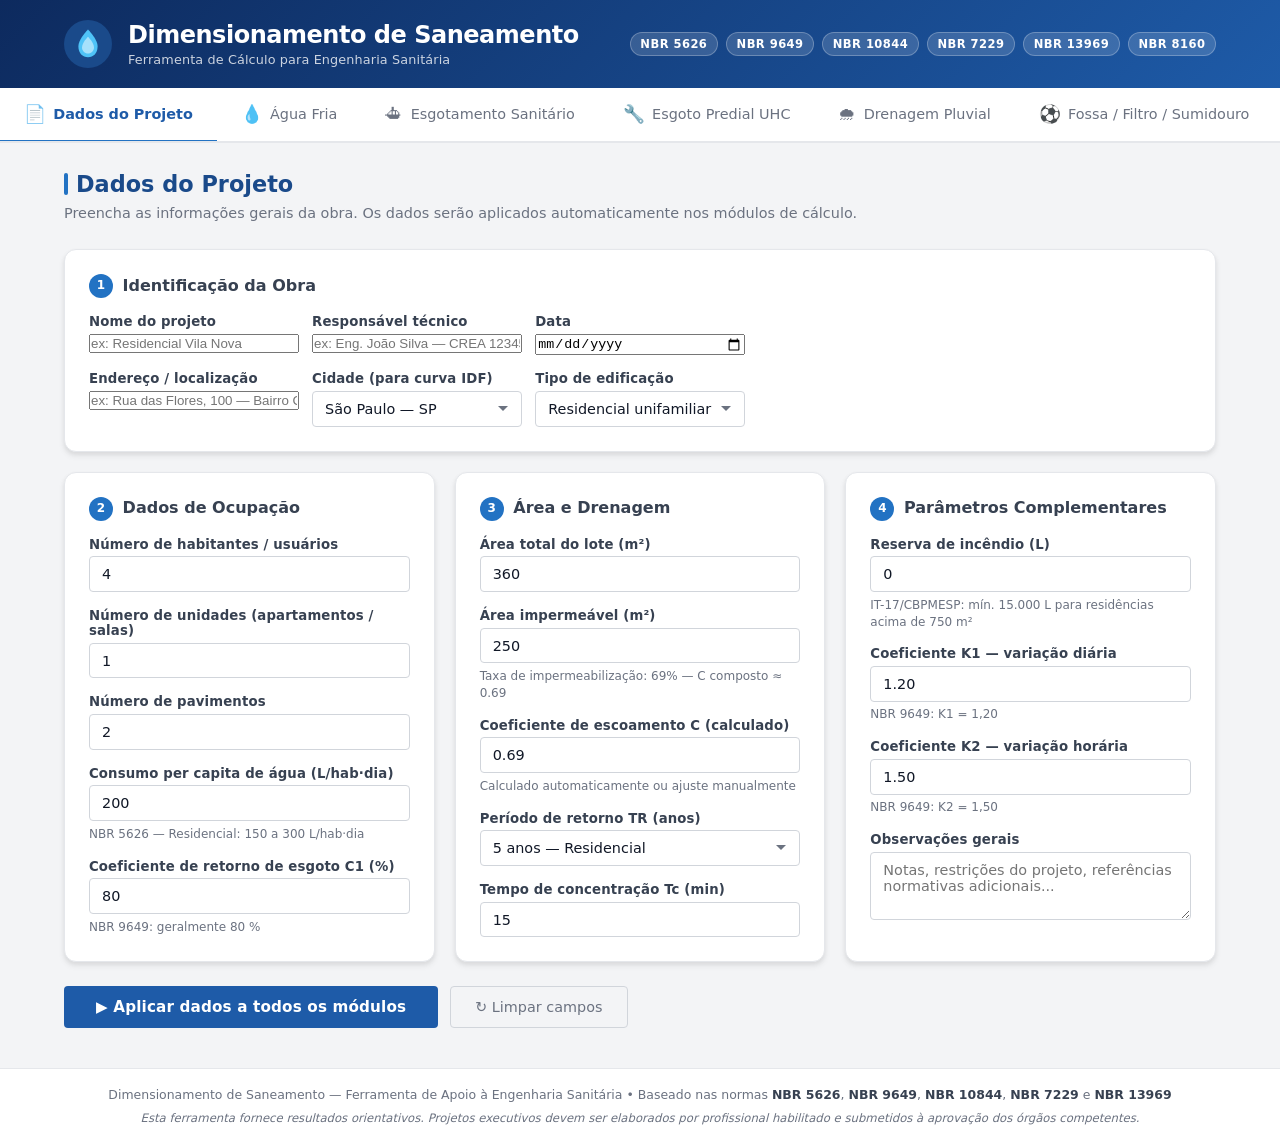
==== index.html @ d2577ea4 "Aprimorar sistema com tabelas normativas da apostila (NBR 7229/8160/13969) - Novo módulo Esgoto Pred" ====
<!DOCTYPE html>
<html lang="pt-BR">
<head>
  <meta charset="UTF-8" />
  <meta name="viewport" content="width=device-width, initial-scale=1.0, viewport-fit=cover" />
  <meta name="theme-color" content="#1a4a8a" />
  <meta name="mobile-web-app-capable" content="yes" />
  <meta name="apple-mobile-web-app-capable" content="yes" />
  <meta name="apple-mobile-web-app-status-bar-style" content="black-translucent" />
  <meta name="apple-mobile-web-app-title" content="Saneamento" />
  <meta name="description" content="Ferramenta de dimensionamento sanitário — NBR 5626, NBR 9649, NBR 10844" />
  <link rel="manifest" href="manifest.json" />
  <link rel="icon" href="icons/icon.svg" type="image/svg+xml" />
  <link rel="apple-touch-icon" href="icons/icon.svg" />
  <title>Dimensionamento de Saneamento</title>
  <link rel="stylesheet" href="css/style.css" />
</head>
<body>
  <!-- Header -->
  <header class="header">
    <div class="header-inner">
      <div class="logo-area">
        <svg class="logo-icon" viewBox="0 0 40 40" fill="none" xmlns="http://www.w3.org/2000/svg" aria-hidden="true">
          <circle cx="20" cy="20" r="20" fill="#1a4a8a"/>
          <path d="M20 8 C20 8 12 16 12 22 C12 27.5 15.5 31 20 31 C24.5 31 28 27.5 28 22 C28 16 20 8 20 8Z" fill="#4fc3f7"/>
          <path d="M20 14 C20 14 15 19 15 23 C15 25.8 17.2 28 20 28 C22.8 28 25 25.8 25 23 C25 19 20 14 20 14Z" fill="#fff" opacity="0.5"/>
        </svg>
        <div>
          <h1 class="site-title">Dimensionamento de Saneamento</h1>
          <p class="site-subtitle">Ferramenta de Cálculo para Engenharia Sanitária</p>
        </div>
      </div>
      <div class="header-badges">
        <span class="badge">NBR 5626</span>
        <span class="badge">NBR 9649</span>
        <span class="badge">NBR 10844</span>
        <span class="badge">NBR 7229</span>
        <span class="badge">NBR 13969</span>
        <span class="badge">NBR 8160</span>
      </div>
    </div>
  </header>

  <!-- Navigation Tabs -->
  <nav class="tab-nav" role="tablist" aria-label="Módulos de cálculo">
    <button class="tab-btn active" role="tab" aria-selected="true" aria-controls="panel-projeto" id="tab-projeto" onclick="switchTab('projeto')">
      <span class="tab-icon">&#128196;</span>
      Dados do Projeto
    </button>
    <button class="tab-btn" role="tab" aria-selected="false" aria-controls="panel-agua" id="tab-agua" onclick="switchTab('agua')">
      <span class="tab-icon">&#128167;</span>
      Água Fria
    </button>
    <button class="tab-btn" role="tab" aria-selected="false" aria-controls="panel-esgoto" id="tab-esgoto" onclick="switchTab('esgoto')">
      <span class="tab-icon">&#9972;</span>
      Esgotamento Sanitário
    </button>
    <button class="tab-btn" role="tab" aria-selected="false" aria-controls="panel-predial" id="tab-predial" onclick="switchTab('predial')">
      <span class="tab-icon">&#128295;</span>
      Esgoto Predial UHC
    </button>
    <button class="tab-btn" role="tab" aria-selected="false" aria-controls="panel-drenagem" id="tab-drenagem" onclick="switchTab('drenagem')">
      <span class="tab-icon">&#127783;</span>
      Drenagem Pluvial
    </button>
    <button class="tab-btn" role="tab" aria-selected="false" aria-controls="panel-fossa" id="tab-fossa" onclick="switchTab('fossa')">
      <span class="tab-icon">&#9917;</span>
      Fossa / Filtro / Sumidouro
    </button>
    <button class="tab-btn" role="tab" aria-selected="false" aria-controls="panel-memorial" id="tab-memorial" onclick="switchTab('memorial')">
      <span class="tab-icon">&#128196;</span>
      Memorial de Cálculo
    </button>
  </nav>

  <!-- Main Content -->
  <main class="main-content">

    <!-- ======================== DADOS DO PROJETO ======================== -->
    <section class="panel active" id="panel-projeto" role="tabpanel" aria-labelledby="tab-projeto">
      <div class="panel-header">
        <h2>Dados do Projeto</h2>
        <p class="panel-desc">Preencha as informações gerais da obra. Os dados serão aplicados automaticamente nos módulos de cálculo.</p>
      </div>

      <div id="projeto-resumo-banner" class="projeto-banner hidden"></div>

      <div class="projeto-grid">

        <!-- Identificação -->
        <div class="card card-full">
          <h3 class="card-title"><span class="card-number">1</span> Identificação da Obra</h3>
          <div class="form-row-3">
            <div class="form-group">
              <label for="proj-nome">Nome do projeto</label>
              <input type="text" id="proj-nome" placeholder="ex: Residencial Vila Nova" maxlength="80" />
            </div>
            <div class="form-group">
              <label for="proj-responsavel">Responsável técnico</label>
              <input type="text" id="proj-responsavel" placeholder="ex: Eng. João Silva — CREA 12345" maxlength="80" />
            </div>
            <div class="form-group">
              <label for="proj-data">Data</label>
              <input type="date" id="proj-data" />
            </div>
          </div>
          <div class="form-row-3">
            <div class="form-group">
              <label for="proj-endereco">Endereço / localização</label>
              <input type="text" id="proj-endereco" placeholder="ex: Rua das Flores, 100 — Bairro Centro" maxlength="120" />
            </div>
            <div class="form-group">
              <label for="proj-cidade-idf">Cidade (para curva IDF)</label>
              <select id="proj-cidade-idf">
                <option value="sao-paulo">São Paulo — SP</option>
                <option value="rio-de-janeiro">Rio de Janeiro — RJ</option>
                <option value="belo-horizonte">Belo Horizonte — MG</option>
                <option value="curitiba">Curitiba — PR</option>
                <option value="porto-alegre">Porto Alegre — RS</option>
                <option value="salvador">Salvador — BA</option>
                <option value="recife">Recife — PE</option>
                <optgroup label="Santa Catarina">
                  <option value="florianopolis">Florianópolis — SC</option>
                  <option value="joinville">Joinville — SC</option>
                  <option value="blumenau">Blumenau — SC</option>
                  <option value="chapeco">Chapecó — SC</option>
                  <option value="criciuma">Criciúma — SC</option>
                  <option value="itajai">Itajaí — SC</option>
                </optgroup>
              </select>
            </div>
            <div class="form-group">
              <label for="proj-tipo">Tipo de edificação</label>
              <select id="proj-tipo" onchange="atualizarPadroesTipo()">
                <option value="residencial-unifamiliar">Residencial unifamiliar</option>
                <option value="residencial-multifamiliar">Residencial multifamiliar</option>
                <option value="comercial">Comercial / escritórios</option>
                <option value="industrial">Industrial</option>
                <option value="hospitalar">Hospitalar / saúde</option>
                <option value="escolar">Escolar</option>
                <option value="hotel">Hotel / pousada</option>
              </select>
            </div>
          </div>
        </div>

        <!-- Ocupação -->
        <div class="card">
          <h3 class="card-title"><span class="card-number">2</span> Dados de Ocupação</h3>
          <div class="form-group">
            <label for="proj-habitantes">Número de habitantes / usuários</label>
            <input type="number" id="proj-habitantes" min="1" value="4" placeholder="ex: 4" />
          </div>
          <div class="form-group">
            <label for="proj-unidades">Número de unidades (apartamentos / salas)</label>
            <input type="number" id="proj-unidades" min="1" value="1" placeholder="ex: 1" />
          </div>
          <div class="form-group">
            <label for="proj-pavimentos">Número de pavimentos</label>
            <input type="number" id="proj-pavimentos" min="1" value="2" placeholder="ex: 2" />
          </div>
          <div class="form-group">
            <label for="proj-consumo-pc">Consumo per capita de água (L/hab·dia)</label>
            <input type="number" id="proj-consumo-pc" min="50" value="200" placeholder="ex: 200" />
            <small class="hint" id="proj-consumo-hint">NBR 5626 — Residencial: 150 a 300 L/hab·dia</small>
          </div>
          <div class="form-group">
            <label for="proj-coef-retorno">Coeficiente de retorno de esgoto C1 (%)</label>
            <input type="number" id="proj-coef-retorno" min="60" max="100" value="80" placeholder="ex: 80" />
            <small class="hint">NBR 9649: geralmente 80 %</small>
          </div>
        </div>

        <!-- Área e drenagem -->
        <div class="card">
          <h3 class="card-title"><span class="card-number">3</span> Área e Drenagem</h3>
          <div class="form-group">
            <label for="proj-area-total">Área total do lote (m²)</label>
            <input type="number" id="proj-area-total" min="1" value="360" placeholder="ex: 360" />
          </div>
          <div class="form-group">
            <label for="proj-area-impermeavel">Área impermeável (m²)</label>
            <input type="number" id="proj-area-impermeavel" min="0" value="250" placeholder="ex: 250" />
            <small class="hint" id="proj-imp-hint">Coberturas + pavimentos + calçadas</small>
          </div>
          <div class="form-group">
            <label for="proj-coef-c">Coeficiente de escoamento C (calculado)</label>
            <input type="number" id="proj-coef-c" step="0.01" min="0.1" max="1" value="0.70" placeholder="ex: 0.70" />
            <small class="hint">Calculado automaticamente ou ajuste manualmente</small>
          </div>
          <div class="form-group">
            <label for="proj-tr">Período de retorno TR (anos)</label>
            <select id="proj-tr">
              <option value="2">2 anos — Área rural</option>
              <option value="5" selected>5 anos — Residencial</option>
              <option value="10">10 anos — Comercial</option>
              <option value="25">25 anos — Industrial / hospitalar</option>
              <option value="50">50 anos — Obras especiais</option>
            </select>
          </div>
          <div class="form-group">
            <label for="proj-tc">Tempo de concentração Tc (min)</label>
            <input type="number" id="proj-tc" min="5" value="15" placeholder="ex: 15" />
          </div>
        </div>

        <!-- Reserva de incêndio e outros -->
        <div class="card">
          <h3 class="card-title"><span class="card-number">4</span> Parâmetros Complementares</h3>
          <div class="form-group">
            <label for="proj-reserva-incendio">Reserva de incêndio (L)</label>
            <input type="number" id="proj-reserva-incendio" min="0" value="0" placeholder="ex: 10000" />
            <small class="hint">IT-17/CBPMESP: mín. 15.000 L para residências acima de 750 m²</small>
          </div>
          <div class="form-group">
            <label for="proj-k1">Coeficiente K1 — variação diária</label>
            <input type="number" id="proj-k1" step="0.01" min="1" value="1.20" placeholder="ex: 1.20" />
            <small class="hint">NBR 9649: K1 = 1,20</small>
          </div>
          <div class="form-group">
            <label for="proj-k2">Coeficiente K2 — variação horária</label>
            <input type="number" id="proj-k2" step="0.01" min="1" value="1.50" placeholder="ex: 1.50" />
            <small class="hint">NBR 9649: K2 = 1,50</small>
          </div>
          <div class="form-group">
            <label for="proj-obs">Observações gerais</label>
            <textarea id="proj-obs" rows="3" placeholder="Notas, restrições do projeto, referências normativas adicionais..." style="width:100%;padding:0.55rem 0.75rem;border:1.5px solid var(--gray-300);border-radius:4px;font-family:inherit;font-size:0.9rem;resize:vertical;"></textarea>
          </div>
        </div>

      </div><!-- .projeto-grid -->

      <!-- Botão aplicar -->
      <div class="projeto-actions">
        <button class="btn-aplicar" onclick="aplicarDadosProjeto()">
          &#9654; Aplicar dados a todos os módulos
        </button>
        <button class="btn-limpar" onclick="limparDadosProjeto()">
          &#8635; Limpar campos
        </button>
      </div>

    </section><!-- #panel-projeto -->

    <!-- ======================== ÁGUA ======================== -->
    <section class="panel" id="panel-agua" role="tabpanel" aria-labelledby="tab-agua">
      <div class="panel-header">
        <h2>Abastecimento de Água — NBR 5626</h2>
        <p class="panel-desc">Cálculo de demanda, diâmetro de tubulação e perda de carga para sistemas de água fria.</p>
      </div>

      <div class="calc-grid">
        <!-- Demanda -->
        <div class="card">
          <h3 class="card-title">
            <span class="card-number">1</span>
            Cálculo da Demanda de Água
          </h3>
          <form id="form-demanda-agua" onsubmit="return false;">
            <div class="form-group">
              <label for="num-habitantes">Número de habitantes</label>
              <input type="number" id="num-habitantes" min="1" value="4" placeholder="ex: 4" />
            </div>
            <div class="form-group">
              <label for="consumo-per-capita">Consumo per capita (L/hab·dia)</label>
              <input type="number" id="consumo-per-capita" min="1" value="200" placeholder="ex: 200" />
              <small class="hint">Referência NBR 5626: residências 150–300 L/hab·dia</small>
            </div>
            <div class="form-group">
              <label for="reserva-incendio">Reserva de incêndio (L) <span class="optional">(opcional)</span></label>
              <input type="number" id="reserva-incendio" min="0" value="0" placeholder="ex: 10000" />
            </div>
            <button class="btn-calc" onclick="calcularDemandaAgua()">Calcular Demanda</button>
          </form>
          <div id="resultado-demanda-agua" class="resultado hidden"></div>
        </div>

        <!-- Diâmetro de tubulação -->
        <div class="card">
          <h3 class="card-title">
            <span class="card-number">2</span>
            Diâmetro da Tubulação (Q = V × A)
          </h3>
          <form id="form-diametro-agua" onsubmit="return false;">
            <div class="form-group">
              <label for="vazao-agua">Vazão de projeto Q (L/s)</label>
              <input type="number" id="vazao-agua" step="0.01" min="0.01" value="0.5" placeholder="ex: 0.5" />
            </div>
            <div class="form-group">
              <label for="velocidade-agua">Velocidade de escoamento V (m/s)</label>
              <input type="number" id="velocidade-agua" step="0.01" min="0.1" value="1.5" placeholder="ex: 1.5" />
              <small class="hint">NBR 5626: V entre 0,6 e 3,0 m/s</small>
            </div>
            <button class="btn-calc" onclick="calcularDiametroAgua()">Calcular Diâmetro</button>
          </form>
          <div id="resultado-diametro-agua" class="resultado hidden"></div>
        </div>

        <!-- Perda de carga Hazen-Williams -->
        <div class="card">
          <h3 class="card-title">
            <span class="card-number">3</span>
            Perda de Carga — Hazen-Williams
          </h3>
          <form id="form-hazen" onsubmit="return false;">
            <div class="form-group">
              <label for="hw-vazao">Vazão Q (L/s)</label>
              <input type="number" id="hw-vazao" step="0.01" min="0.01" value="0.5" placeholder="ex: 0.5" />
            </div>
            <div class="form-group">
              <label for="hw-diametro">Diâmetro interno D (mm)</label>
              <input type="number" id="hw-diametro" step="0.1" min="1" value="50" placeholder="ex: 50" />
            </div>
            <div class="form-group">
              <label for="hw-comprimento">Comprimento L (m)</label>
              <input type="number" id="hw-comprimento" step="0.1" min="0.1" value="10" placeholder="ex: 10" />
            </div>
            <div class="form-group">
              <label for="hw-c">Coeficiente C de Hazen-Williams</label>
              <select id="hw-c">
                <option value="150">150 — PVC (novo)</option>
                <option value="140">140 — PVC (usado) / Cobre</option>
                <option value="130" selected>130 — Ferro galvanizado (novo)</option>
                <option value="120">120 — Ferro galvanizado (usado)</option>
                <option value="100">100 — Ferro fundido</option>
                <option value="80">80 — Concreto</option>
              </select>
            </div>
            <button class="btn-calc" onclick="calcularHazenWilliams()">Calcular Perda de Carga</button>
          </form>
          <div id="resultado-hazen" class="resultado hidden"></div>
        </div>
      </div>
    </section>

    <!-- ======================== ESGOTO ======================== -->
    <section class="panel" id="panel-esgoto" role="tabpanel" aria-labelledby="tab-esgoto">
      <div class="panel-header">
        <h2>Esgotamento Sanitário — NBR 9649</h2>
        <p class="panel-desc">Cálculo da vazão de esgoto, diâmetro pelo método de Manning, declividade mínima e verificação de velocidades.</p>
      </div>

      <div class="calc-grid">
        <!-- Vazão de esgoto -->
        <div class="card">
          <h3 class="card-title">
            <span class="card-number">1</span>
            Vazão de Esgoto
          </h3>
          <form id="form-vazao-esgoto" onsubmit="return false;">
            <div class="form-group">
              <label for="esg-habitantes">Número de habitantes</label>
              <input type="number" id="esg-habitantes" min="1" value="100" placeholder="ex: 100" />
            </div>
            <div class="form-group">
              <label for="esg-consumo">Consumo per capita de água (L/hab·dia)</label>
              <input type="number" id="esg-consumo" min="1" value="200" placeholder="ex: 200" />
            </div>
            <div class="form-group">
              <label for="esg-coef-retorno">Coeficiente de retorno C1 (%)</label>
              <input type="number" id="esg-coef-retorno" min="1" max="100" value="80" placeholder="ex: 80" />
              <small class="hint">NBR 9649: geralmente 80% do consumo de água</small>
            </div>
            <div class="form-group">
              <label for="esg-k1">Coeficiente de variação diária K1</label>
              <input type="number" id="esg-k1" step="0.01" min="1" value="1.20" placeholder="ex: 1.20" />
              <small class="hint">K1 = 1,20 (NBR 9649)</small>
            </div>
            <div class="form-group">
              <label for="esg-k2">Coeficiente de variação horária K2</label>
              <input type="number" id="esg-k2" step="0.01" min="1" value="1.50" placeholder="ex: 1.50" />
              <small class="hint">K2 = 1,50 (NBR 9649)</small>
            </div>
            <button class="btn-calc" onclick="calcularVazaoEsgoto()">Calcular Vazão</button>
          </form>
          <div id="resultado-vazao-esgoto" class="resultado hidden"></div>
        </div>

        <!-- Manning -->
        <div class="card">
          <h3 class="card-title">
            <span class="card-number">2</span>
            Diâmetro — Fórmula de Manning
          </h3>
          <form id="form-manning" onsubmit="return false;">
            <div class="form-group">
              <label for="mn-vazao">Vazão de projeto Q (L/s)</label>
              <input type="number" id="mn-vazao" step="0.001" min="0.001" value="2.0" placeholder="ex: 2.0" />
            </div>
            <div class="form-group">
              <label for="mn-declividade">Declividade I (m/m)</label>
              <input type="number" id="mn-declividade" step="0.0001" min="0.0001" value="0.005" placeholder="ex: 0.005" />
              <small class="hint">Ex: 0,005 = 5 ‰</small>
            </div>
            <div class="form-group">
              <label for="mn-n">Coeficiente de rugosidade n de Manning</label>
              <select id="mn-n">
                <option value="0.009">0,009 — PVC liso</option>
                <option value="0.010" selected>0,010 — PVC corrugado / Concreto liso</option>
                <option value="0.013">0,013 — Concreto</option>
                <option value="0.015">0,015 — Manilha cerâmica</option>
                <option value="0.020">0,020 — Alvenaria</option>
              </select>
            </div>
            <div class="form-group">
              <label for="mn-lam-max">Lâmina máxima (fração do diâmetro)</label>
              <input type="number" id="mn-lam-max" step="0.01" min="0.1" max="1" value="0.75" placeholder="ex: 0.75" />
              <small class="hint">NBR 9649: máx. 75% do diâmetro (0,75D)</small>
            </div>
            <button class="btn-calc" onclick="calcularManning()">Calcular por Manning</button>
          </form>
          <div id="resultado-manning" class="resultado hidden"></div>
        </div>

        <!-- Declividade mínima -->
        <div class="card">
          <h3 class="card-title">
            <span class="card-number">3</span>
            Declividade Mínima e Verificação de Velocidades
          </h3>
          <form id="form-declividade" onsubmit="return false;">
            <div class="form-group">
              <label for="dc-diametro">Diâmetro nominal DN (mm)</label>
              <input type="number" id="dc-diametro" min="100" value="150" placeholder="ex: 150" />
            </div>
            <div class="form-group">
              <label for="dc-n">Coeficiente n de Manning</label>
              <input type="number" id="dc-n" step="0.001" min="0.001" value="0.013" placeholder="ex: 0.013" />
            </div>
            <div class="form-group">
              <label for="dc-vazao">Vazão de projeto Q (L/s)</label>
              <input type="number" id="dc-vazao" step="0.001" min="0.001" value="2.0" placeholder="ex: 2.0" />
            </div>
            <button class="btn-calc" onclick="calcularDeclividade()">Verificar Declividade e Velocidade</button>
          </form>
          <div id="resultado-declividade" class="resultado hidden"></div>
        </div>
      </div>
    </section>

    <!-- ======================== DRENAGEM ======================== -->
    <section class="panel" id="panel-drenagem" role="tabpanel" aria-labelledby="tab-drenagem">
      <div class="panel-header">
        <h2>Drenagem Pluvial — NBR 10844</h2>
        <p class="panel-desc">Cálculo pelo Método Racional, período de retorno e dimensionamento de tubulações pluviais.</p>
      </div>

      <div class="calc-grid">
        <!-- Método Racional -->
        <div class="card">
          <h3 class="card-title">
            <span class="card-number">1</span>
            Método Racional — Q = C × i × A / 360
          </h3>
          <form id="form-racional" onsubmit="return false;">
            <div class="form-group">
              <label for="rc-c">Coeficiente de escoamento superficial C</label>
              <select id="rc-c">
                <option value="0.95">0,95 — Coberturas metálicas / telhas</option>
                <option value="0.90" selected>0,90 — Pavimentos asfálticos / concreto</option>
                <option value="0.70">0,70 — Superfícies impermeabilizadas</option>
                <option value="0.50">0,50 — Jardins e gramados (solo argiloso)</option>
                <option value="0.35">0,35 — Jardins e gramados (solo arenoso)</option>
                <option value="0.20">0,20 — Florestas e áreas rurais</option>
              </select>
            </div>
            <div class="form-group">
              <label for="rc-i">Intensidade de chuva i (mm/h)</label>
              <input type="number" id="rc-i" step="0.1" min="0.1" value="100" placeholder="ex: 100" />
              <small class="hint">Obtido na curva IDF da região</small>
            </div>
            <div class="form-group">
              <label for="rc-a">Área de contribuição A (ha)</label>
              <input type="number" id="rc-a" step="0.001" min="0.001" value="0.5" placeholder="ex: 0.5" />
            </div>
            <button class="btn-calc" onclick="calcularMetodoRacional()">Calcular Vazão</button>
          </form>
          <div id="resultado-racional" class="resultado hidden"></div>
        </div>

        <!-- Período de Retorno -->
        <div class="card">
          <h3 class="card-title">
            <span class="card-number">2</span>
            Intensidade de Chuva pela Equação IDF
          </h3>
          <form id="form-idf" onsubmit="return false;">
            <div class="form-group">
              <label for="idf-cidade">Cidade de referência</label>
              <select id="idf-cidade" onchange="atualizarCoeficientesIDF()">
                <option value="sao-paulo">São Paulo — SP</option>
                <option value="rio-de-janeiro">Rio de Janeiro — RJ</option>
                <option value="belo-horizonte">Belo Horizonte — MG</option>
                <option value="curitiba">Curitiba — PR</option>
                <option value="porto-alegre">Porto Alegre — RS</option>
                <option value="salvador">Salvador — BA</option>
                <option value="recife">Recife — PE</option>
                <optgroup label="Santa Catarina">
                  <option value="florianopolis">Florianópolis — SC</option>
                  <option value="joinville">Joinville — SC</option>
                  <option value="blumenau">Blumenau — SC</option>
                  <option value="chapeco">Chapecó — SC</option>
                  <option value="criciuma">Criciúma — SC</option>
                  <option value="itajai">Itajaí — SC</option>
                </optgroup>
              </select>
            </div>
            <div class="form-group">
              <label for="idf-tr">Período de retorno TR (anos)</label>
              <select id="idf-tr">
                <option value="2">2 anos — Área rural</option>
                <option value="5" selected>5 anos — Área residencial</option>
                <option value="10">10 anos — Área comercial</option>
                <option value="25">25 anos — Área industrial / hospitalar</option>
                <option value="50">50 anos — Passagem inferior / túnel</option>
                <option value="100">100 anos — Obras especiais</option>
              </select>
            </div>
            <div class="form-group">
              <label for="idf-tc">Tempo de concentração Tc (min)</label>
              <input type="number" id="idf-tc" min="5" value="15" placeholder="ex: 15" />
              <small class="hint">Mínimo de 5 minutos (NBR 10844)</small>
            </div>
            <div class="form-group idf-coefs" id="idf-coefs-display">
              <label>Coeficientes IDF (K, a, b, c):</label>
              <div class="coefs-row">
                <span>K = <strong id="idf-k">1716.68</strong></span>
                <span>a = <strong id="idf-a">0.165</strong></span>
                <span>b = <strong id="idf-b">11</strong></span>
                <span>c = <strong id="idf-c">0.889</strong></span>
              </div>
            </div>
            <button class="btn-calc" onclick="calcularIntensidadeIDF()">Calcular Intensidade</button>
          </form>
          <div id="resultado-idf" class="resultado hidden"></div>
        </div>

        <!-- Dimensionamento da tubulação pluvial -->
        <div class="card">
          <h3 class="card-title">
            <span class="card-number">3</span>
            Dimensionamento de Tubulação Pluvial
          </h3>
          <form id="form-tubo-pluvial" onsubmit="return false;">
            <div class="form-group">
              <label for="tp-vazao">Vazão de projeto Q (L/s)</label>
              <input type="number" id="tp-vazao" step="0.01" min="0.01" value="50" placeholder="ex: 50" />
            </div>
            <div class="form-group">
              <label for="tp-declividade">Declividade I (m/m)</label>
              <input type="number" id="tp-declividade" step="0.0001" min="0.0001" value="0.005" placeholder="ex: 0.005" />
            </div>
            <div class="form-group">
              <label for="tp-n">Coeficiente n de Manning</label>
              <select id="tp-n">
                <option value="0.009">0,009 — PVC liso</option>
                <option value="0.013" selected>0,013 — Concreto liso</option>
                <option value="0.015">0,015 — Concreto rugoso</option>
              </select>
            </div>
            <button class="btn-calc" onclick="calcularTubulacaoPluvial()">Calcular Diâmetro</button>
          </form>
          <div id="resultado-tubo-pluvial" class="resultado hidden"></div>
        </div>
      </div>
    </section>

    <!-- ======================== ESGOTO PREDIAL UHC ======================== -->
    <section class="panel" id="panel-predial" role="tabpanel" aria-labelledby="tab-predial">
      <div class="panel-header">
        <h2>Esgoto Predial — Método UHC</h2>
        <p class="panel-desc">Dimensionamento de instalações prediais de esgoto pelo Método das Unidades Hunter de Contribuição — NBR 8160.</p>
      </div>

      <div class="calc-grid">
        <div class="card card-full">
          <h3 class="card-title">
            <span class="nbr-badge">NBR 8160</span>
            Construtor de Aparelhos Sanitários
          </h3>

          <!-- Adicionar aparelho -->
          <div class="predial-add-row">
            <div class="form-group" style="flex:2">
              <label for="predial-aparelho-sel">Aparelho sanitário</label>
              <select id="predial-aparelho-sel">
                <option value="">— selecione —</option>
              </select>
            </div>
            <div class="form-group" style="flex:0 0 120px">
              <label for="predial-qtd">Quantidade</label>
              <input type="number" id="predial-qtd" min="1" value="1" placeholder="1" />
            </div>
            <div class="form-group" style="flex:0 0 auto;align-self:flex-end">
              <button class="btn-calc" style="margin:0" onclick="adicionarAparelho()">+ Adicionar</button>
            </div>
          </div>

          <!-- Tabela de aparelhos -->
          <div class="predial-table-wrap">
            <table class="predial-table">
              <thead>
                <tr>
                  <th>Aparelho</th>
                  <th>Qtd</th>
                  <th>UHC unit.</th>
                  <th>UHC total</th>
                  <th>DN ramal</th>
                  <th></th>
                </tr>
              </thead>
              <tbody id="predial-aparelhos-tbody">
                <tr><td colspan="6" class="predial-empty">Nenhum aparelho adicionado. Use o formulário acima para adicionar.</td></tr>
              </tbody>
              <tfoot>
                <tr>
                  <td colspan="3"><strong>UHC Total Acumulado</strong></td>
                  <td colspan="3"><strong id="predial-uhc-total">0,0</strong> UHC</td>
                </tr>
              </tfoot>
            </table>
          </div>

          <div class="predial-params-row">
            <div class="form-group">
              <label for="predial-pav">Número de pavimentos</label>
              <input type="number" id="predial-pav" min="1" value="2" placeholder="ex: 2" />
              <small class="hint">Usado para dimensionar o tubo de queda (Tab. 4)</small>
            </div>
            <div class="form-group">
              <label for="predial-decliv">Declividade do coletor (%)</label>
              <select id="predial-decliv">
                <option value="0.5">0,5%</option>
                <option value="1.0" selected>1,0%</option>
                <option value="2.0">2,0%</option>
                <option value="4.0">4,0%</option>
              </select>
              <small class="hint">Usado para dimensionar o coletor predial (Tab. 3)</small>
            </div>
          </div>

          <div style="display:flex;gap:0.75rem;flex-wrap:wrap;margin-top:0.5rem">
            <button class="btn-calc" onclick="calcularPredial()">&#9654; Calcular dimensionamento</button>
            <button class="btn-limpar" onclick="limparAparelhosPredial()">&#8635; Limpar</button>
          </div>

          <details class="explicacao">
            <summary>&#9432; Tabelas de referência — NBR 8160</summary>
            <div class="explicacao-corpo">
              <p><strong>Tabela 1 — UHC por aparelho (seleção automática):</strong></p>
              <table class="ref-table">
                <tr><th>Aparelho</th><th>UHC</th><th>DN mín. ramal</th></tr>
                <tr><td>Bacia sanitária</td><td>6,0</td><td>100 mm</td></tr>
                <tr><td>Chuveiro residencial</td><td>2,0</td><td>40 mm</td></tr>
                <tr><td>Lavatório residencial</td><td>1,0</td><td>40 mm</td></tr>
                <tr><td>Pia de cozinha residencial</td><td>3,0</td><td>50 mm</td></tr>
                <tr><td>Tanque de lavar roupas</td><td>3,0</td><td>40 mm</td></tr>
                <tr><td>Máquina de lavar roupas</td><td>3,0</td><td>50 mm</td></tr>
              </table>
              <p><strong>Tabela 5 — Ramais de esgoto:</strong> DN40→3 UHC; DN50→6; DN75→20; DN100→160.</p>
              <p><strong>Tabela 4 — Tubos de queda:</strong> DN100→240 UHC (≤3 pav), 500 (>3 pav). DN mín. 100 com vaso sanitário.</p>
              <p><strong>Tabela 3 — Coletores prediais:</strong> para i=1,0%: DN100→180 UHC; DN150→700; DN200→1600.</p>
              <p><strong>Tabela 8 — Ramais de ventilação (com vaso):</strong> UHC ≤17→DN50; 18–60→DN75.</p>
              <p><strong>Tabela 7 — Dist. máx. desconector → ventilador:</strong> DN40→1,0m; DN50→1,2m; DN75→1,8m; DN100→2,4m.</p>
            </div>
          </details>

          <div class="resultado hidden" id="resultado-predial"></div>
        </div>
      </div><!-- .calc-grid -->
    </section><!-- #panel-predial -->

    <!-- ======================== FOSSA / FILTRO / SUMIDOURO ======================== -->
    <section class="panel" id="panel-fossa" role="tabpanel" aria-labelledby="tab-fossa">
      <div class="panel-header">
        <h2>Fossa Séptica, Filtro Anaeróbio e Sumidouro</h2>
        <p class="panel-desc">Dimensionamento de sistemas de tratamento individual de esgoto — NBR 7229:2022 e NBR 13969:1997.</p>
      </div>

      <div class="calc-grid">

        <!-- ── 1. FOSSA SÉPTICA ── -->
        <div class="card">
          <h3 class="card-title">
            <span class="nbr-badge">NBR 7229</span>
            Fossa Séptica
          </h3>
          <form id="form-fossa" onsubmit="return false;">
            <div class="form-group">
              <label for="fs-tipo">Tipo / padrão de edificação (Tabela 9 — NBR 7229)</label>
              <select id="fs-tipo" onchange="atualizarContribuicaoFossa()">
                <optgroup label="Permanentes">
                  <option value="0">Residência padrão alto — q=160 L/hab·dia</option>
                  <option value="1" selected>Residência padrão médio — q=130 L/hab·dia</option>
                  <option value="2">Residência padrão baixo — q=100 L/hab·dia</option>
                  <option value="3">Hotel (s/ lavanderia) — q=100</option>
                  <option value="4">Hotel (c/ cozinha + lavanderia) — q=240</option>
                  <option value="5">Hotel (c/ coz. + lav. + banheiro) — q=360</option>
                  <option value="6">Alojamento provisório — q=80</option>
                  <option value="7">Orfanato / Asilo — q=120</option>
                  <option value="8">Escola (internato) — q=150</option>
                  <option value="9">Presídio — q=240</option>
                  <option value="10">Quartel — q=120</option>
                  <option value="11">Área rural — q=100</option>
                </optgroup>
                <optgroup label="Temporários">
                  <option value="12">Fábrica geral — q=70</option>
                  <option value="13">Escritório — q=50</option>
                  <option value="14">Edifício público / comercial — q=50</option>
                  <option value="15">Escola (meio período) — q=50</option>
                  <option value="16">Escola (período integral) — q=100</option>
                  <option value="17">Creche — q=50</option>
                  <option value="18">Bar — q=6 / lugar</option>
                  <option value="19">Restaurante — q=25 / lugar</option>
                  <option value="20">Cinema / Teatro / Templo — q=2 / lugar</option>
                  <option value="21">Ambulatório — q=25 / consulta</option>
                  <option value="22">Estação ferro/rodoviária — q=25 / passageiro</option>
                  <option value="23">Sanitário público — q=480 / bacia</option>
                </optgroup>
              </select>
              <small class="hint" id="fs-tipo-hint">Permanente — Unidade: habitante — q = 130 L/un·dia | Lf = 1,0 L/un·dia</small>
            </div>
            <div class="form-row-3">
              <div class="form-group">
                <label for="fs-n">Número de pessoas / unidades (N)</label>
                <input type="number" id="fs-n" min="1" value="5" placeholder="ex: 5" />
              </div>
              <div class="form-group">
                <label for="fs-q">Contrib. per capita (q) — L/un·dia</label>
                <input type="number" id="fs-q" min="1" value="130" placeholder="ex: 130" />
                <small class="hint">Preenchido automaticamente pela Tabela 9</small>
              </div>
              <div class="form-group">
                <label for="fs-lf">Lodo fresco (Lf) — L/un·dia</label>
                <input type="number" id="fs-lf" step="0.01" min="0.01" value="1.0" placeholder="ex: 1.0" />
                <small class="hint">Preenchido automaticamente pela Tabela 9</small>
              </div>
            </div>
            <div class="form-row-3">
              <div class="form-group">
                <label for="fs-temp">Temperatura do mês mais frio</label>
                <select id="fs-temp">
                  <option value="frio">≤ 10°C — fria</option>
                  <option value="medio" selected>10 a 25°C — temperada</option>
                  <option value="quente">&gt; 25°C — quente</option>
                </select>
                <small class="hint">Define T (Tab. 13) e K (Tab. 11)</small>
              </div>
              <div class="form-group">
                <label for="fs-anos">Intervalo entre limpezas</label>
                <select id="fs-anos">
                  <option value="1">1 ano</option>
                  <option value="2" selected>2 anos</option>
                  <option value="3">3 anos</option>
                  <option value="4">4 anos</option>
                  <option value="5">5 anos</option>
                </select>
                <small class="hint">Define K pela Tabela 11</small>
              </div>
              <div class="form-group">
                <label for="fs-formato">Formato da fossa</label>
                <select id="fs-formato">
                  <option value="retangular" selected>Prismático retangular (L=2B)</option>
                  <option value="circular">Cilíndrico (circular)</option>
                </select>
              </div>
            </div>
            <div class="form-group">
              <label for="fs-h">Altura útil adotada (H) — m</label>
              <input type="number" id="fs-h" step="0.1" min="1.0" value="1.5" placeholder="ex: 1.5" />
              <small class="hint">NBR 7229 Tab. 12: 1,20–2,20 m (V ≤6 m³); 1,50–2,50 m (6–10 m³); 1,80–2,80 m (>10 m³)</small>
            </div>
            <button class="btn-calc" onclick="calcularFossaSeptica()">Calcular fossa séptica</button>
          </form>

          <details class="explicacao">
            <summary>&#9432; Fórmulas e dados de referência (NBR 7229)</summary>
            <div class="explicacao-corpo">
              <p><strong>Volume da fossa séptica (NBR 7229):</strong></p>
              <div class="formula-box">V = 1000 + N × (q × T + K × Lf)  [litros]</div>
              <table class="ref-table">
                <tr><th>Variável</th><th>Descrição</th><th>Fonte</th></tr>
                <tr><td>N</td><td>Número de pessoas/unidades</td><td>—</td></tr>
                <tr><td>q</td><td>Contribuição per capita de esgoto (L/un·dia)</td><td>Tabela 9 — NBR 7229</td></tr>
                <tr><td>T</td><td>Tempo de detenção hidráulica (dias)</td><td>Tabela 13 — por vazão × temperatura</td></tr>
                <tr><td>K</td><td>Taxa de acumulação de lodo (dias)</td><td>Tabela 11 — por anos × temperatura</td></tr>
                <tr><td>Lf</td><td>Contribuição de lodo fresco (L/un·dia)</td><td>Tabela 9 — NBR 7229</td></tr>
              </table>
              <p><strong>Tabela 11 — K (dias) por anos de limpeza × temperatura:</strong></p>
              <table class="ref-table">
                <tr><th>Anos</th><th>≤10°C</th><th>10–20°C</th><th>&gt;20°C</th></tr>
                <tr><td>1</td><td>94</td><td>65</td><td>57</td></tr>
                <tr><td>2</td><td>134</td><td>105</td><td>97</td></tr>
                <tr><td>3</td><td>174</td><td>145</td><td>137</td></tr>
                <tr><td>4</td><td>214</td><td>185</td><td>177</td></tr>
                <tr><td>5</td><td>254</td><td>225</td><td>217</td></tr>
              </table>
              <p><strong>Dimensões retangulares:</strong> L = 2B; B = √(V / (2H))</p>
              <p><strong>Dimensões circulares:</strong> D = √(4V / (π × H))</p>
              <p><strong>Volume mínimo (NBR 7229):</strong> 1.500 L para N ≤ 5; 2.500 L para N &gt; 5.</p>
              <p><strong>Tabela 12 — Profundidade útil admissível:</strong> V ≤6 m³: 1,20–2,20m; 6–10 m³: 1,50–2,50m; &gt;10 m³: 1,80–2,80m.</p>
            </div>
          </details>

          <div class="resultado" id="resultado-fossa"></div>
        </div>

        <!-- ── 2. FILTRO ANAERÓBIO ── -->
        <div class="card">
          <h3 class="card-title">
            <span class="nbr-badge">NBR 7229</span>
            Filtro Anaeróbio de Fluxo Ascendente
          </h3>
          <form id="form-filtro" onsubmit="return false;">
            <div class="form-group">
              <label for="fa-q">Vazão diária afluente (Q) — L/dia</label>
              <input type="number" id="fa-q" min="10" value="800" placeholder="ex: 800" />
              <small class="hint">Geralmente = N × C (saída da fossa séptica)</small>
            </div>
            <div class="form-group">
              <label for="fa-tf">Tempo de detenção no filtro (Tf) — horas</label>
              <input type="number" id="fa-tf" step="1" min="6" value="12" placeholder="ex: 12" />
              <small class="hint">NBR 7229: mínimo 6 h; recomendado 12–18 h</small>
            </div>
            <div class="form-group">
              <label for="fa-hmat">Altura do material filtrante (h_mat) — m</label>
              <input type="number" id="fa-hmat" step="0.1" min="0.8" value="1.2" placeholder="ex: 1.2" />
              <small class="hint">NBR 7229: mínimo 0,80 m; recomendado 1,20 m</small>
            </div>
            <div class="form-group">
              <label for="fa-forma">Forma da seção transversal</label>
              <select id="fa-forma">
                <option value="circular">Circular</option>
                <option value="retangular">Retangular (L = 2B)</option>
              </select>
            </div>
            <button class="btn-calc" onclick="calcularFiltroAnaerobio()">Calcular filtro</button>
          </form>

          <details class="explicacao">
            <summary>&#9432; Fórmulas e dados de referência (NBR 7229)</summary>
            <div class="explicacao-corpo">
              <p><strong>Volume útil do filtro:</strong></p>
              <div class="formula-box">V_filtro = Q × Tf / 24 &nbsp;[m³] &nbsp;&nbsp;(Q em m³/dia)</div>
              <p><strong>Área transversal:</strong></p>
              <div class="formula-box">A = V_filtro / h_mat &nbsp;[m²]</div>
              <p><strong>Dimensões (seção circular):</strong></p>
              <div class="formula-box">D = √(4A / π) &nbsp;[m]</div>
              <table class="ref-table">
                <tr><th>Parâmetro</th><th>Valor mínimo</th><th>Recomendado</th></tr>
                <tr><td>Tempo de detenção Tf</td><td>6 h</td><td>12–18 h</td></tr>
                <tr><td>Altura do material filtrante</td><td>0,80 m</td><td>1,20 m</td></tr>
                <tr><td>Borda livre acima do material</td><td>0,20 m</td><td>0,30 m</td></tr>
                <tr><td>Câmara de entrada (abaixo)</td><td>0,20 m</td><td>0,30 m</td></tr>
              </table>
              <p><strong>Altura total:</strong> H_total = h_entrada + h_mat + h_borda ≈ h_mat + 0,60 m</p>
              <p><strong>Material filtrante:</strong> pedra britada nº 4 ou nº 5 (brita grossa), com vazio ≥ 35%.</p>
            </div>
          </details>

          <div class="resultado" id="resultado-filtro"></div>
        </div>

        <!-- ── 3. SUMIDOURO ── -->
        <div class="card">
          <h3 class="card-title">
            <span class="nbr-badge">NBR 13969</span>
            Sumidouro (Poço Absorvente)
          </h3>
          <form id="form-sumidouro" onsubmit="return false;">
            <div class="form-group">
              <label for="su-q">Vazão diária afluente (Q) — L/dia</label>
              <input type="number" id="su-q" min="10" value="800" placeholder="ex: 800" />
              <small class="hint">Vazão efluente do filtro anaeróbio</small>
            </div>

            <!-- Seleção do método para taxa de infiltração -->
            <div class="form-group">
              <label for="su-modo">Método para taxa de infiltração</label>
              <select id="su-modo" onchange="atualizarModoSumidouro()">
                <option value="solo" selected>Por tipo de solo (tabela simplificada)</option>
                <option value="perc">Por ensaio de percolação in loco (Tabela 14 — NBR 13969)</option>
              </select>
            </div>

            <!-- Bloco solo -->
            <div id="su-bloco-solo">
              <div class="form-group">
                <label for="su-solo">Tipo de solo</label>
                <select id="su-solo" onchange="atualizarTaxaInfiltracao()">
                  <option value="60">Areia grossa / pedregulho — 60 L/m²·dia</option>
                  <option value="40" selected>Areia fina / areia média — 40 L/m²·dia</option>
                  <option value="25">Areia argilosa / silte arenoso — 25 L/m²·dia</option>
                  <option value="15">Silte argiloso / argila arenosa — 15 L/m²·dia</option>
                  <option value="8">Argila / argila siltosa — 8 L/m²·dia</option>
                </select>
              </div>
              <div class="form-group">
                <label for="su-taxa">Taxa de infiltração (i) — L/m²·dia</label>
                <input type="number" id="su-taxa" min="1" value="40" placeholder="ex: 40" />
                <small class="hint">Pode ajustar manualmente</small>
              </div>
            </div>

            <!-- Bloco ensaio de percolação -->
            <div id="su-bloco-perc" style="display:none">
              <div class="form-group">
                <label for="su-perc-taxa">Taxa de percolação do ensaio — min/m</label>
                <input type="number" id="su-perc-taxa" min="1" placeholder="ex: 80" oninput="calcularTaxaPercolacaoSumidouro()" />
                <small class="hint">Tempo para o nível d'água descer 1 m no ensaio (NBR 13969 Anexo A)</small>
              </div>
              <div class="form-group">
                <label for="su-perc-aplic">Taxa de aplicação superficial (i) — L/m²·dia</label>
                <input type="number" id="su-perc-aplic" readonly placeholder="calculado automaticamente" style="background:#f3f4f6" />
                <small class="hint">Convertida pela Tabela 14 — NBR 13969 (interpolação linear)</small>
              </div>
            </div>

            <div class="form-group">
              <label for="su-tipo">Tipo de sumidouro</label>
              <select id="su-tipo">
                <option value="poco">Poço absorvente (cilíndrico)</option>
                <option value="vala">Vala de infiltração</option>
              </select>
            </div>
            <div class="form-group">
              <label for="su-d">Diâmetro do poço (D) — m <em>(para poço)</em></label>
              <input type="number" id="su-d" step="0.1" min="1.0" value="1.5" placeholder="ex: 1.5" />
              <small class="hint">NBR 13969: mínimo 1,0 m; recomendado 1,5 m</small>
            </div>
            <div class="form-group">
              <label for="su-larg">Largura da vala (B) — m <em>(para vala)</em></label>
              <input type="number" id="su-larg" step="0.1" min="0.4" value="0.6" placeholder="ex: 0.6" />
              <small class="hint">NBR 13969: mínimo 0,40 m; recomendado 0,60 m</small>
            </div>
            <button class="btn-calc" onclick="calcularSumidouro()">Calcular sumidouro</button>
          </form>

          <details class="explicacao">
            <summary>&#9432; Fórmulas e dados de referência (NBR 13969)</summary>
            <div class="explicacao-corpo">
              <p><strong>Área de infiltração necessária:</strong></p>
              <div class="formula-box">A = Q / i &nbsp;[m²] &nbsp;&nbsp;(Q em L/dia, i em L/m²·dia)</div>
              <p><strong>Poço absorvente (área lateral):</strong></p>
              <div class="formula-box">A_lat = π × D × H &nbsp;→&nbsp; H = A / (π × D) &nbsp;[m]</div>
              <p><strong>Vala de infiltração (área de fundo):</strong></p>
              <div class="formula-box">A_fundo = B × L &nbsp;→&nbsp; L = A / B &nbsp;[m]</div>
              <p><strong>Tabela 14 — Taxa de percolação → taxa de aplicação superficial:</strong></p>
              <table class="ref-table">
                <tr><th>Taxa percolação (min/m)</th><th>Taxa aplicação (m³/m²·d)</th><th>Taxa aplicação (L/m²·d)</th></tr>
                <tr><td>≤ 40</td><td>0,200</td><td>200</td></tr>
                <tr><td>80</td><td>0,140</td><td>140</td></tr>
                <tr><td>120</td><td>0,120</td><td>120</td></tr>
                <tr><td>160</td><td>0,100</td><td>100</td></tr>
                <tr><td>200</td><td>0,090</td><td>90</td></tr>
                <tr><td>400</td><td>0,065</td><td>65</td></tr>
                <tr><td>600</td><td>0,053</td><td>53</td></tr>
                <tr><td>1200</td><td>0,037</td><td>37</td></tr>
                <tr><td>2400</td><td>0,024</td><td>24</td></tr>
              </table>
              <p><strong>Distâncias mínimas (NBR 13969):</strong> 3 m de edificações, 15 m de poços d'água, 1,5 m do lençol freático.</p>
              <p><strong>Profundidade máxima do poço:</strong> 3,0 m (NBR 13969 §6.2).</p>
            </div>
          </details>

          <div class="resultado" id="resultado-sumidouro"></div>
        </div>

      </div><!-- .calc-grid -->
    </section><!-- #panel-fossa -->

    <!-- ======================== MEMORIAL DE CÁLCULO ======================== -->
    <section class="panel" id="panel-memorial" role="tabpanel" aria-labelledby="tab-memorial">
      <div class="panel-header">
        <h2>Memorial de Cálculo</h2>
        <p class="panel-desc">Consolida todos os resultados calculados em um documento imprimível. Execute os cálculos nas abas correspondentes antes de gerar o memorial.</p>
      </div>

      <div class="memorial-actions">
        <button class="btn-calc" onclick="gerarMemorial()">&#9654; Gerar memorial</button>
        <button class="btn-calc btn-print" onclick="imprimirMemorial()">&#128438; Gerar PDF / Imprimir</button>
        <button class="btn-limpar" onclick="limparMemorial()">&#8635; Limpar</button>
      </div>

      <div id="memorial-conteudo" class="memorial-area">
        <p class="memorial-aviso">Clique em <strong>Gerar Memorial</strong> para consolidar os resultados de todos os módulos.</p>
      </div>

    </section><!-- #panel-memorial -->

  </main>

  <!-- Footer -->
  <footer class="footer">
    <p>
      Dimensionamento de Saneamento &mdash; Ferramenta de Apoio à Engenharia Sanitária
      &bull; Baseado nas normas <strong>NBR 5626</strong>, <strong>NBR 9649</strong>, <strong>NBR 10844</strong>, <strong>NBR 7229</strong> e <strong>NBR 13969</strong>
    </p>
    <p class="footer-disclaimer">
      Esta ferramenta fornece resultados orientativos. Projetos executivos devem ser elaborados por profissional habilitado e submetidos à aprovação dos órgãos competentes.
    </p>
  </footer>

  <!-- Banner de instalação PWA -->
  <div id="pwa-install-banner" class="pwa-banner hidden" role="alert">
    <div class="pwa-banner-inner">
      <img src="icons/icon.svg" alt="" class="pwa-icon" />
      <div class="pwa-text">
        <strong>Instalar o app</strong>
        <span>Use sem internet, direto na tela inicial</span>
      </div>
      <button class="pwa-btn-install" id="pwa-btn-install">Instalar</button>
      <button class="pwa-btn-close" id="pwa-btn-close" aria-label="Fechar">&#10005;</button>
    </div>
  </div>

  <script src="js/tabelas.js"></script>
  <script src="js/calculos-agua.js"></script>
  <script src="js/calculos-esgoto.js"></script>
  <script src="js/calculos-drenagem.js"></script>
  <script src="js/projeto.js"></script>
  <script src="js/calculos-fossa.js"></script>
  <script src="js/calculos-predial.js"></script>
  <script src="js/memorial.js"></script>
  <script src="js/app.js"></script>
  <script src="js/pwa.js"></script>
</body>
</html>
---- css/style.css ----
/* =========================================================
   Dimensionamento de Saneamento — Folha de Estilos Principal
   Paleta: Azul engenharia / branco / cinzas neutros
   ========================================================= */

/* ---------- Reset & base ---------- */
*, *::before, *::after {
  box-sizing: border-box;
  margin: 0;
  padding: 0;
}

:root {
  --blue-900: #0d2a5e;
  --blue-800: #1a4a8a;
  --blue-700: #1e5ba8;
  --blue-600: #2272c3;
  --blue-500: #3b8ee8;
  --blue-100: #dbeafe;
  --blue-50:  #eff6ff;
  --green-600: #16a34a;
  --green-100: #dcfce7;
  --amber-600: #d97706;
  --amber-100: #fef3c7;
  --red-600:   #dc2626;
  --red-100:   #fee2e2;
  --gray-900: #111827;
  --gray-700: #374151;
  --gray-500: #6b7280;
  --gray-300: #d1d5db;
  --gray-200: #e5e7eb;
  --gray-100: #f3f4f6;
  --gray-50:  #f9fafb;
  --white:    #ffffff;
  --shadow-sm: 0 1px 3px rgba(0,0,0,.08), 0 1px 2px rgba(0,0,0,.06);
  --shadow-md: 0 4px 6px rgba(0,0,0,.07), 0 2px 4px rgba(0,0,0,.05);
  --shadow-lg: 0 10px 15px rgba(0,0,0,.08), 0 4px 6px rgba(0,0,0,.04);
  --radius-sm: 4px;
  --radius:    8px;
  --radius-lg: 12px;
  --transition: 0.2s ease;
  --font-sans: 'Segoe UI', system-ui, -apple-system, sans-serif;
  --font-mono: 'Courier New', Courier, monospace;
}

html { font-size: 16px; }

body {
  font-family: var(--font-sans);
  color: var(--gray-900);
  background: var(--gray-100);
  min-height: 100vh;
  display: flex;
  flex-direction: column;
}

/* ---------- Header ---------- */
.header {
  background: linear-gradient(135deg, var(--blue-900) 0%, var(--blue-700) 100%);
  color: var(--white);
  padding: 0;
  box-shadow: 0 2px 8px rgba(0,0,0,.25);
}

.header-inner {
  max-width: 1200px;
  margin: 0 auto;
  padding: 1.25rem 1.5rem;
  display: flex;
  align-items: center;
  justify-content: space-between;
  flex-wrap: wrap;
  gap: 1rem;
}

.logo-area {
  display: flex;
  align-items: center;
  gap: 1rem;
}

.logo-icon {
  width: 48px;
  height: 48px;
  flex-shrink: 0;
}

.site-title {
  font-size: 1.5rem;
  font-weight: 700;
  letter-spacing: -0.02em;
  line-height: 1.2;
}

.site-subtitle {
  font-size: 0.8rem;
  opacity: 0.78;
  margin-top: 2px;
  letter-spacing: 0.01em;
}

.header-badges {
  display: flex;
  gap: 0.5rem;
  flex-wrap: wrap;
}

.badge {
  background: rgba(255,255,255,0.15);
  border: 1px solid rgba(255,255,255,0.25);
  color: var(--white);
  font-size: 0.72rem;
  font-weight: 600;
  padding: 0.25rem 0.6rem;
  border-radius: 100px;
  letter-spacing: 0.04em;
}

/* ---------- Tab navigation ---------- */
.tab-nav {
  background: var(--white);
  border-bottom: 2px solid var(--gray-200);
  display: flex;
  max-width: 100%;
  overflow-x: auto;
  -webkit-overflow-scrolling: touch;
  scrollbar-width: none;
}

.tab-nav::-webkit-scrollbar { display: none; }

.tab-btn {
  display: flex;
  align-items: center;
  gap: 0.45rem;
  padding: 1rem 1.5rem;
  border: none;
  background: transparent;
  color: var(--gray-500);
  font-size: 0.9rem;
  font-weight: 500;
  cursor: pointer;
  white-space: nowrap;
  border-bottom: 3px solid transparent;
  margin-bottom: -2px;
  transition: color var(--transition), border-color var(--transition), background var(--transition);
  font-family: var(--font-sans);
}

.tab-btn:hover {
  color: var(--blue-700);
  background: var(--blue-50);
}

.tab-btn.active {
  color: var(--blue-700);
  border-bottom-color: var(--blue-600);
  font-weight: 600;
}

.tab-icon {
  font-size: 1.1rem;
}

/* ---------- Main content ---------- */
.main-content {
  flex: 1;
  max-width: 1200px;
  width: 100%;
  margin: 0 auto;
  padding: 1.75rem 1.5rem 2.5rem;
}

/* ---------- Panels ---------- */
.panel {
  display: none;
  animation: fadeIn 0.22s ease;
}

.panel.active {
  display: block;
}

@keyframes fadeIn {
  from { opacity: 0; transform: translateY(6px); }
  to   { opacity: 1; transform: translateY(0); }
}

.panel-header {
  margin-bottom: 1.5rem;
}

.panel-header h2 {
  font-size: 1.4rem;
  font-weight: 700;
  color: var(--blue-800);
  display: flex;
  align-items: center;
  gap: 0.5rem;
}

.panel-header h2::before {
  content: '';
  display: inline-block;
  width: 4px;
  height: 1.4rem;
  background: var(--blue-600);
  border-radius: 2px;
}

.panel-desc {
  margin-top: 0.4rem;
  color: var(--gray-500);
  font-size: 0.9rem;
  line-height: 1.5;
}

/* ---------- Calculation grid ---------- */
.calc-grid {
  display: grid;
  grid-template-columns: repeat(auto-fill, minmax(340px, 1fr));
  gap: 1.25rem;
}

/* ---------- Cards ---------- */
.card {
  background: var(--white);
  border-radius: var(--radius-lg);
  box-shadow: var(--shadow-md);
  padding: 1.5rem;
  border: 1px solid var(--gray-200);
  display: flex;
  flex-direction: column;
  gap: 1rem;
}

.card-title {
  font-size: 1rem;
  font-weight: 600;
  color: var(--gray-700);
  display: flex;
  align-items: center;
  gap: 0.6rem;
  line-height: 1.3;
}

.card-number {
  display: inline-flex;
  align-items: center;
  justify-content: center;
  width: 24px;
  height: 24px;
  background: var(--blue-600);
  color: var(--white);
  border-radius: 50%;
  font-size: 0.75rem;
  font-weight: 700;
  flex-shrink: 0;
}

/* ---------- Forms ---------- */
form {
  display: flex;
  flex-direction: column;
  gap: 0.85rem;
}

.form-group {
  display: flex;
  flex-direction: column;
  gap: 0.3rem;
}

label {
  font-size: 0.83rem;
  font-weight: 600;
  color: var(--gray-700);
  letter-spacing: 0.01em;
}

input[type="number"],
select {
  width: 100%;
  padding: 0.55rem 0.75rem;
  border: 1.5px solid var(--gray-300);
  border-radius: var(--radius-sm);
  font-size: 0.9rem;
  color: var(--gray-900);
  background: var(--white);
  transition: border-color var(--transition), box-shadow var(--transition);
  font-family: var(--font-sans);
  -moz-appearance: textfield;
}

input[type="number"]::-webkit-outer-spin-button,
input[type="number"]::-webkit-inner-spin-button {
  -webkit-appearance: none;
  margin: 0;
}

input[type="number"]:focus,
select:focus {
  outline: none;
  border-color: var(--blue-500);
  box-shadow: 0 0 0 3px rgba(59,142,232,0.15);
}

select {
  cursor: pointer;
  appearance: none;
  background-image: url("data:image/svg+xml,%3Csvg xmlns='http://www.w3.org/2000/svg' width='12' height='12' viewBox='0 0 12 12'%3E%3Cpath fill='%236b7280' d='M6 8L1 3h10z'/%3E%3C/svg%3E");
  background-repeat: no-repeat;
  background-position: right 0.75rem center;
  padding-right: 2rem;
}

.hint {
  font-size: 0.75rem;
  color: var(--gray-500);
  line-height: 1.4;
}

.optional {
  font-weight: 400;
  color: var(--gray-500);
  font-size: 0.78rem;
}

/* ---------- Buttons ---------- */
.btn-calc {
  margin-top: 0.25rem;
  padding: 0.65rem 1.25rem;
  background: var(--blue-700);
  color: var(--white);
  border: none;
  border-radius: var(--radius-sm);
  font-size: 0.9rem;
  font-weight: 600;
  cursor: pointer;
  transition: background var(--transition), transform var(--transition), box-shadow var(--transition);
  font-family: var(--font-sans);
  letter-spacing: 0.01em;
}

.btn-calc:hover {
  background: var(--blue-600);
  box-shadow: var(--shadow-md);
  transform: translateY(-1px);
}

.btn-calc:active {
  transform: translateY(0);
  box-shadow: none;
  background: var(--blue-800);
}

/* ---------- Resultado ---------- */
.resultado {
  background: var(--gray-50);
  border: 1px solid var(--gray-200);
  border-radius: var(--radius);
  padding: 1rem;
  animation: fadeIn 0.2s ease;
}

.resultado.hidden {
  display: none;
}

.resultado.resultado-ok {
  background: var(--green-100);
  border-color: #86efac;
}

.resultado.resultado-erro {
  background: var(--red-100);
  border-color: #fca5a5;
}

.resultado.resultado-aviso {
  background: var(--amber-100);
  border-color: #fcd34d;
}

.resultado h4 {
  font-size: 0.85rem;
  font-weight: 700;
  color: var(--gray-700);
  margin-bottom: 0.6rem;
  text-transform: uppercase;
  letter-spacing: 0.04em;
}

/* Result table */
.result-table {
  width: 100%;
  border-collapse: collapse;
  font-size: 0.85rem;
}

.result-table tr:not(:last-child) td {
  border-bottom: 1px solid var(--gray-200);
}

.result-table td {
  padding: 0.4rem 0.5rem;
  vertical-align: middle;
}

.result-table td:first-child {
  color: var(--gray-500);
  font-size: 0.8rem;
  width: 55%;
  padding-right: 1rem;
}

.result-table td:last-child {
  font-weight: 600;
  color: var(--gray-900);
  font-family: var(--font-mono);
  font-size: 0.88rem;
}

.result-main {
  display: flex;
  align-items: center;
  justify-content: space-between;
  flex-wrap: wrap;
  gap: 0.5rem;
  margin-bottom: 0.75rem;
  padding-bottom: 0.75rem;
  border-bottom: 2px solid var(--blue-100);
}

.result-main .value {
  font-size: 1.5rem;
  font-weight: 700;
  color: var(--blue-800);
  font-family: var(--font-mono);
}

.result-main .label {
  font-size: 0.78rem;
  color: var(--gray-500);
  font-weight: 500;
}

.result-badge {
  display: inline-flex;
  align-items: center;
  gap: 0.3rem;
  font-size: 0.75rem;
  font-weight: 600;
  padding: 0.25rem 0.6rem;
  border-radius: 100px;
}

.result-badge.ok {
  background: var(--green-100);
  color: var(--green-600);
}

.result-badge.erro {
  background: var(--red-100);
  color: var(--red-600);
}

.result-badge.aviso {
  background: var(--amber-100);
  color: var(--amber-600);
}

.status-msg {
  margin-top: 0.5rem;
  font-size: 0.8rem;
  line-height: 1.4;
  color: var(--gray-700);
}

/* IDF coeficients display */
.idf-coefs {
  background: var(--blue-50);
  border: 1px solid var(--blue-100);
  border-radius: var(--radius-sm);
  padding: 0.5rem 0.75rem;
}

.coefs-row {
  display: flex;
  gap: 1rem;
  flex-wrap: wrap;
  margin-top: 0.3rem;
  font-size: 0.82rem;
  color: var(--gray-700);
}

.coefs-row strong {
  color: var(--blue-800);
  font-family: var(--font-mono);
}

/* ---------- Explicações de fórmulas ---------- */
.explicacao {
  margin: 1rem 0 0.75rem;
  border: 1px solid var(--blue-100);
  border-radius: var(--radius-sm);
  overflow: hidden;
}

.explicacao summary {
  padding: 0.65rem 0.9rem;
  background: var(--blue-50);
  color: var(--blue-700);
  font-size: 0.85rem;
  font-weight: 600;
  cursor: pointer;
  user-select: none;
  list-style: none;
  display: flex;
  align-items: center;
  gap: 0.4rem;
  transition: background var(--transition);
}

.explicacao summary::-webkit-details-marker { display: none; }

.explicacao[open] summary {
  background: var(--blue-100);
  border-bottom: 1px solid var(--blue-200);
}

.explicacao summary:hover { background: var(--blue-100); }

.explicacao-corpo {
  padding: 0.9rem 1rem;
  font-size: 0.83rem;
  color: var(--gray-700);
  line-height: 1.65;
}

.explicacao-corpo p { margin: 0.5rem 0; }

.formula-box {
  background: var(--gray-100);
  border-left: 3px solid var(--blue-500);
  padding: 0.5rem 0.85rem;
  font-family: var(--font-mono);
  font-size: 0.82rem;
  border-radius: 0 var(--radius-sm) var(--radius-sm) 0;
  margin: 0.4rem 0 0.75rem;
  color: var(--gray-900);
}

.ref-table {
  width: 100%;
  border-collapse: collapse;
  font-size: 0.8rem;
  margin: 0.5rem 0;
}

.ref-table th {
  background: var(--gray-100);
  color: var(--gray-700);
  font-weight: 600;
  padding: 0.35rem 0.6rem;
  text-align: left;
  border: 1px solid var(--gray-200);
}

.ref-table td {
  padding: 0.3rem 0.6rem;
  border: 1px solid var(--gray-200);
  color: var(--gray-700);
}

.ref-table tr:nth-child(even) td { background: var(--gray-50); }

/* ---------- Dados do Projeto ---------- */
.projeto-grid {
  display: grid;
  grid-template-columns: repeat(auto-fill, minmax(340px, 1fr));
  gap: 1.25rem;
  margin-bottom: 1.5rem;
}

.card-full {
  grid-column: 1 / -1;
}

.form-row-3 {
  display: grid;
  grid-template-columns: repeat(auto-fill, minmax(200px, 1fr));
  gap: 0.85rem;
}

.projeto-actions {
  display: flex;
  gap: 0.75rem;
  flex-wrap: wrap;
  margin-top: 0.5rem;
}

.btn-aplicar {
  padding: 0.75rem 2rem;
  background: var(--blue-700);
  color: var(--white);
  border: none;
  border-radius: var(--radius-sm);
  font-size: 0.95rem;
  font-weight: 700;
  cursor: pointer;
  transition: background var(--transition), box-shadow var(--transition), transform var(--transition);
  font-family: var(--font-sans);
  letter-spacing: 0.01em;
}

.btn-aplicar:hover {
  background: var(--blue-600);
  box-shadow: var(--shadow-md);
  transform: translateY(-1px);
}

.btn-aplicar:active {
  background: var(--blue-800);
  transform: translateY(0);
  box-shadow: none;
}

.btn-limpar {
  padding: 0.75rem 1.5rem;
  background: transparent;
  color: var(--gray-500);
  border: 1.5px solid var(--gray-300);
  border-radius: var(--radius-sm);
  font-size: 0.9rem;
  font-weight: 500;
  cursor: pointer;
  transition: border-color var(--transition), color var(--transition);
  font-family: var(--font-sans);
}

.btn-limpar:hover {
  border-color: var(--gray-500);
  color: var(--gray-700);
}

.projeto-banner {
  border-radius: var(--radius);
  padding: 0.9rem 1.1rem;
  margin-bottom: 1.25rem;
  font-size: 0.85rem;
  line-height: 1.6;
  animation: fadeIn 0.2s ease;
}

.projeto-banner.hidden { display: none; }

.projeto-banner-ok {
  background: var(--green-100);
  border: 1px solid #86efac;
  color: #166534;
}

.projeto-banner-ok strong { color: #166534; }

/* ---------- Footer ---------- */
.footer {
  background: var(--white);
  border-top: 1px solid var(--gray-200);
  padding: 1rem 1.5rem;
  text-align: center;
  font-size: 0.78rem;
  color: var(--gray-500);
  line-height: 1.6;
}

.footer strong {
  color: var(--gray-700);
}

.footer-disclaimer {
  margin-top: 0.25rem;
  font-style: italic;
  font-size: 0.73rem;
  color: var(--gray-400);
}

/* ---------- PWA Install Banner ---------- */
.pwa-banner {
  position: fixed;
  bottom: 1rem;
  left: 50%;
  transform: translateX(-50%);
  width: calc(100% - 2rem);
  max-width: 480px;
  background: var(--white);
  border: 1px solid var(--gray-200);
  border-radius: var(--radius-lg);
  box-shadow: var(--shadow-lg);
  z-index: 9999;
  animation: slideUp 0.3s ease;
}

@keyframes slideUp {
  from { opacity: 0; transform: translateX(-50%) translateY(20px); }
  to   { opacity: 1; transform: translateX(-50%) translateY(0); }
}

.pwa-banner.hidden { display: none; }

.pwa-banner-inner {
  display: flex;
  align-items: center;
  gap: 0.75rem;
  padding: 0.9rem 1rem;
}

.pwa-icon {
  width: 40px;
  height: 40px;
  border-radius: 10px;
  flex-shrink: 0;
}

.pwa-text {
  flex: 1;
  display: flex;
  flex-direction: column;
  gap: 2px;
}

.pwa-text strong {
  font-size: 0.88rem;
  color: var(--gray-900);
}

.pwa-text span {
  font-size: 0.76rem;
  color: var(--gray-500);
}

.pwa-btn-install {
  padding: 0.45rem 1rem;
  background: var(--blue-700);
  color: var(--white);
  border: none;
  border-radius: 100px;
  font-size: 0.82rem;
  font-weight: 600;
  cursor: pointer;
  white-space: nowrap;
  font-family: var(--font-sans);
  transition: background var(--transition);
}

.pwa-btn-install:hover { background: var(--blue-600); }

.pwa-btn-close {
  background: transparent;
  border: none;
  color: var(--gray-400);
  font-size: 1rem;
  cursor: pointer;
  padding: 0.25rem;
  line-height: 1;
  flex-shrink: 0;
}

.pwa-btn-close:hover { color: var(--gray-700); }

/* ---------- Responsive ---------- */
@media (max-width: 700px) {
  .site-title { font-size: 1.15rem; }
  .site-subtitle { display: none; }
  .logo-icon { width: 36px; height: 36px; }
  .header-badges { display: none; }
  .tab-btn { padding: 0.85rem 1rem; font-size: 0.82rem; }
  .main-content { padding: 1rem; padding-bottom: calc(1rem + env(safe-area-inset-bottom)); }
  .calc-grid { grid-template-columns: 1fr; }
  .projeto-grid { grid-template-columns: 1fr; }
  .card-full { grid-column: 1; }
  .card { padding: 1.2rem; }
  .result-main { flex-direction: column; gap: 0.4rem; }
  .result-main .value { font-size: 1.25rem; }
  .form-row-3 { grid-template-columns: 1fr; }
  .projeto-actions { flex-direction: column; }
  .btn-aplicar, .btn-limpar { width: 100%; text-align: center; }
  /* Banner PWA fica na parte de baixo com safe area */
  .pwa-banner { bottom: calc(0.75rem + env(safe-area-inset-bottom)); }
}

@media (max-width: 400px) {
  .tab-btn { padding: 0.75rem 0.75rem; font-size: 0.78rem; }
  .tab-icon { display: none; }
}

/* Safe area para notch e barra home (iPhone, Android) */
@supports (padding: env(safe-area-inset-top)) {
  .header { padding-top: env(safe-area-inset-top); }
  body { padding-bottom: env(safe-area-inset-bottom); }
}

/* ---------- Print ---------- */
@media print {
  .tab-nav, .btn-calc, .footer-disclaimer, .pwa-banner { display: none; }
  .panel { display: block !important; }
  .card { box-shadow: none; border: 1px solid #ccc; break-inside: avoid; }
  body { background: white; }
}

/* ============================================================
   Módulo Predial UHC
   ============================================================ */
.predial-add-row {
  display: flex;
  gap: 0.75rem;
  align-items: flex-end;
  flex-wrap: wrap;
  margin-bottom: 1rem;
}

.predial-table-wrap {
  overflow-x: auto;
  margin-bottom: 1rem;
}

.predial-table {
  width: 100%;
  border-collapse: collapse;
  font-size: 0.85rem;
}

.predial-table th,
.predial-table td {
  padding: 0.5rem 0.75rem;
  border: 1px solid var(--gray-200);
  text-align: left;
}

.predial-table thead th {
  background: var(--blue-700);
  color: var(--white);
  font-weight: 600;
  font-size: 0.8rem;
}

.predial-table tfoot td {
  background: var(--gray-100);
  font-weight: 600;
}

.predial-table .text-center { text-align: center; }

.predial-empty {
  text-align: center;
  color: var(--gray-400);
  font-style: italic;
  padding: 1.5rem !important;
}

.btn-remove-ap {
  background: none;
  border: 1px solid var(--gray-300);
  color: var(--gray-500);
  border-radius: 4px;
  cursor: pointer;
  padding: 0.2rem 0.5rem;
  font-size: 0.75rem;
  transition: all var(--transition);
}
.btn-remove-ap:hover { background: #fee2e2; border-color: #f87171; color: #dc2626; }

.predial-params-row {
  display: grid;
  grid-template-columns: 1fr 1fr;
  gap: 0.75rem;
  margin-bottom: 0.75rem;
}

.result-subtitle {
  font-size: 0.95rem;
  font-weight: 600;
  color: var(--blue-700);
  margin: 1rem 0 0.4rem;
  padding-bottom: 0.25rem;
  border-bottom: 1px solid var(--gray-200);
}

/* ============================================================
   Memorial de Cálculo
   ============================================================ */
.memorial-actions {
  display: flex;
  gap: 0.75rem;
  flex-wrap: wrap;
  margin-bottom: 1.25rem;
}

.btn-print {
  background: var(--green-600, #16a34a) !important;
}
.btn-print:hover { background: #15803d !important; }

.memorial-area {
  background: var(--white);
  border: 1.5px solid var(--gray-200);
  border-radius: 8px;
  padding: 1.5rem;
  min-height: 200px;
}

.memorial-aviso {
  color: var(--gray-500);
  text-align: center;
  padding: 2rem;
  font-size: 0.95rem;
}

.memorial-secao {
  margin-bottom: 1.5rem;
  break-inside: avoid;
}

.memorial-modulo-titulo {
  font-size: 1rem;
  font-weight: 700;
  color: var(--blue-700);
  border-bottom: 2px solid var(--blue-100, #dbeafe);
  padding-bottom: 0.4rem;
  margin-bottom: 0.75rem;
}

.memorial-modulo-corpo .result-main { margin-bottom: 0.75rem; }

/* Memorial document styles */
.memorial-doc { font-size: 0.88rem; }

.memorial-header-doc {
  margin-bottom: 1.5rem;
}

.memorial-logo-row {
  display: flex;
  align-items: center;
  gap: 0.75rem;
  margin-bottom: 1rem;
}

.memorial-titulo-principal {
  font-size: 1.4rem;
  font-weight: 700;
  color: var(--blue-700);
  margin: 0;
}

.memorial-subtitulo {
  font-size: 0.85rem;
  color: var(--gray-500);
  margin: 0;
}

.memorial-dados-projeto {
  width: 100%;
  border-collapse: collapse;
  font-size: 0.85rem;
  margin-bottom: 1rem;
}
.memorial-dados-projeto td {
  padding: 0.35rem 0.6rem;
  border: 1px solid var(--gray-200);
}
.memorial-dados-projeto td:first-child,
.memorial-dados-projeto td:nth-child(3) {
  background: var(--gray-50, #f9fafb);
  font-weight: 600;
  white-space: nowrap;
}

.memorial-disclaimer {
  font-size: 0.78rem;
  color: var(--gray-500);
  font-style: italic;
  border-left: 3px solid var(--gray-300);
  padding-left: 0.75rem;
  margin: 0;
}

.memorial-hr {
  border: none;
  border-top: 2px solid var(--blue-100, #dbeafe);
  margin: 1.25rem 0;
}

.memorial-rodape {
  margin-top: 2rem;
  padding-top: 0.75rem;
  border-top: 1px solid var(--gray-200);
  font-size: 0.78rem;
  color: var(--gray-500);
  text-align: center;
}

/* ============================================================
   Print — Memorial
   ============================================================ */
@media print {
  /* Ocultar tudo exceto o memorial */
  .tab-nav, .header, .footer, .memorial-actions,
  .btn-calc, .btn-limpar, .pwa-banner,
  .explicacao, .footer-disclaimer { display: none !important; }

  .main-content { padding: 0 !important; }
  .panel { display: none !important; }
  #panel-memorial { display: block !important; }

  .memorial-area {
    border: none !important;
    padding: 0 !important;
  }

  .memorial-doc { font-size: 10pt; }

  .result-table, .memorial-dados-projeto, .ref-table {
    font-size: 9pt;
    break-inside: avoid;
  }

  .memorial-secao { break-inside: avoid; page-break-inside: avoid; }
  .memorial-modulo-titulo { color: #1e3a8a !important; }

  body { background: white !important; }
}

/* ============================================================
   Responsivo novos módulos
   ============================================================ */
@media (max-width: 700px) {
  .predial-add-row { flex-direction: column; }
  .predial-params-row { grid-template-columns: 1fr; }
  .memorial-actions { flex-direction: column; }
  .memorial-logo-row { flex-direction: column; align-items: flex-start; }
}
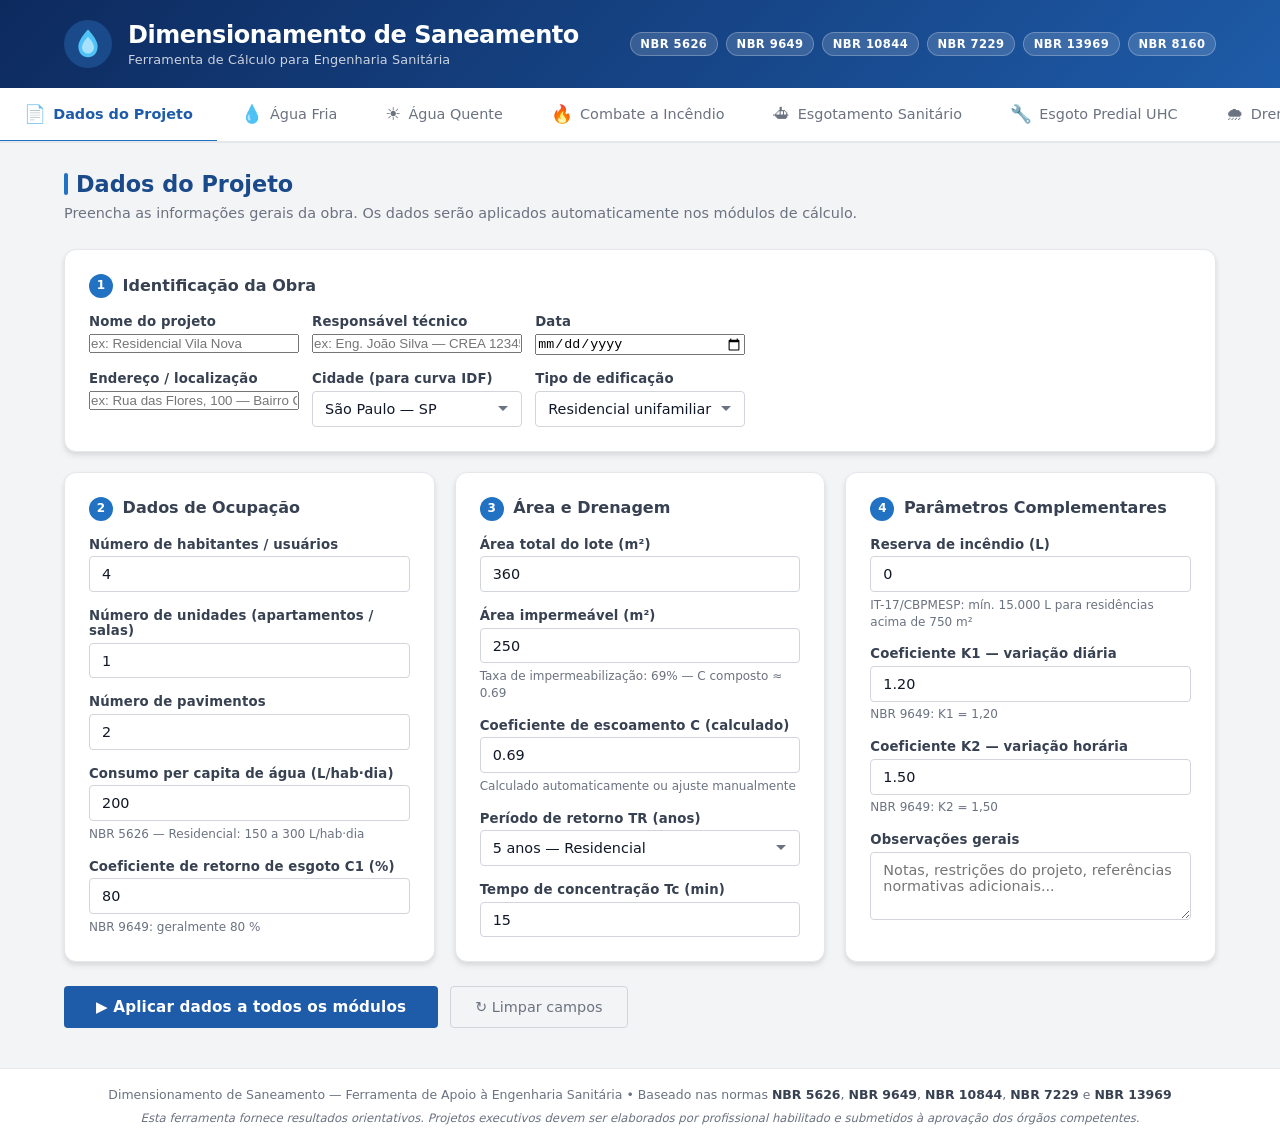
==== commit 7fe671e0: "Adiciona módulos Água Quente, Incêndio, e aprimora Esgoto e Drenagem - Novo módulo Água Quente (NBR " ====
--- a/index.html
+++ b/index.html
@@ -51,6 +51,14 @@
       <span class="tab-icon">&#128167;</span>
       Água Fria
     </button>
+    <button class="tab-btn" role="tab" aria-selected="false" aria-controls="panel-aguaquente" id="tab-aguaquente" onclick="switchTab('aguaquente')">
+      <span class="tab-icon">&#9728;</span>
+      Água Quente
+    </button>
+    <button class="tab-btn" role="tab" aria-selected="false" aria-controls="panel-incendio" id="tab-incendio" onclick="switchTab('incendio')">
+      <span class="tab-icon">&#128293;</span>
+      Combate a Incêndio
+    </button>
     <button class="tab-btn" role="tab" aria-selected="false" aria-controls="panel-esgoto" id="tab-esgoto" onclick="switchTab('esgoto')">
       <span class="tab-icon">&#9972;</span>
       Esgotamento Sanitário
@@ -246,40 +254,250 @@
     <section class="panel" id="panel-agua" role="tabpanel" aria-labelledby="tab-agua">
       <div class="panel-header">
         <h2>Abastecimento de Água — NBR 5626</h2>
-        <p class="panel-desc">Cálculo de demanda, diâmetro de tubulação e perda de carga para sistemas de água fria.</p>
+        <p class="panel-desc">Dimensionamento completo: demanda, reservatórios inferior e superior, bomba de recalque, diâmetro de tubulação, perda de carga e verificação de pressão.</p>
       </div>
 
       <div class="calc-grid">
-        <!-- Demanda -->
-        <div class="card">
-          <h3 class="card-title">
-            <span class="card-number">1</span>
-            Cálculo da Demanda de Água
+
+        <!-- ── 1. DEMANDA ── -->
+        <div class="card">
+          <h3 class="card-title">
+            <span class="nbr-badge">NBR 5626</span>
+            <span class="card-number">1</span> Demanda de Água
           </h3>
           <form id="form-demanda-agua" onsubmit="return false;">
             <div class="form-group">
-              <label for="num-habitantes">Número de habitantes</label>
-              <input type="number" id="num-habitantes" min="1" value="4" placeholder="ex: 4" />
-            </div>
-            <div class="form-group">
-              <label for="consumo-per-capita">Consumo per capita (L/hab·dia)</label>
-              <input type="number" id="consumo-per-capita" min="1" value="200" placeholder="ex: 200" />
-              <small class="hint">Referência NBR 5626: residências 150–300 L/hab·dia</small>
-            </div>
-            <div class="form-group">
-              <label for="reserva-incendio">Reserva de incêndio (L) <span class="optional">(opcional)</span></label>
-              <input type="number" id="reserva-incendio" min="0" value="0" placeholder="ex: 10000" />
+              <label for="agua-tipo">Tipo de edificação</label>
+              <select id="agua-tipo" onchange="atualizarTipoEdificacaoAgua()">
+                <option value="residencial" selected>Residência unifamiliar — 200 L/hab·dia</option>
+                <option value="apartamento">Apartamento — 150 L/hab·dia</option>
+                <option value="hotel">Hotel — 180 L/hóspede·dia</option>
+                <option value="escola">Escola — 50 L/aluno·dia</option>
+                <option value="escritorio">Escritório — 50 L/func·dia</option>
+                <option value="hospital">Hospital — 500 L/leito·dia</option>
+                <option value="comercio">Comércio / Shopping — 5 L/m²·dia</option>
+                <option value="restaurante">Restaurante — 25 L/refeição</option>
+                <option value="industria">Indústria — 70 L/func·dia</option>
+                <option value="quartel">Quartel / Alojamento — 120 L/hab·dia</option>
+              </select>
+            </div>
+            <div class="form-row-3">
+              <div class="form-group">
+                <label for="num-habitantes">Nº habitantes / usuários (N)</label>
+                <input type="number" id="num-habitantes" min="1" value="4" placeholder="ex: 4" />
+              </div>
+              <div class="form-group">
+                <label for="consumo-per-capita">Per capita (L/un·dia)</label>
+                <input type="number" id="consumo-per-capita" min="1" value="200" placeholder="ex: 200" />
+              </div>
+              <div class="form-group">
+                <label for="agua-autonomia">Dias de autonomia</label>
+                <input type="number" id="agua-autonomia" min="1" max="5" value="1" placeholder="ex: 1" />
+                <small class="hint">Típico: 1–2 dias</small>
+              </div>
+            </div>
+            <div class="form-row-3">
+              <div class="form-group">
+                <label for="agua-k1">K1 (coef. diário)</label>
+                <input type="number" id="agua-k1" step="0.01" min="1" value="1.20" placeholder="1.20" />
+                <small class="hint">NBR 5626: 1,20</small>
+              </div>
+              <div class="form-group">
+                <label for="agua-k2">K2 (coef. horário)</label>
+                <input type="number" id="agua-k2" step="0.01" min="1" value="1.50" placeholder="1.50" />
+                <small class="hint">NBR 5626: 1,50</small>
+              </div>
+              <div class="form-group">
+                <label for="reserva-incendio">Reserva incêndio (L)</label>
+                <input type="number" id="reserva-incendio" min="0" value="0" placeholder="ex: 10000" />
+                <small class="hint">Opcional</small>
+              </div>
             </div>
             <button class="btn-calc" onclick="calcularDemandaAgua()">Calcular Demanda</button>
           </form>
           <div id="resultado-demanda-agua" class="resultado hidden"></div>
         </div>
 
-        <!-- Diâmetro de tubulação -->
-        <div class="card">
-          <h3 class="card-title">
-            <span class="card-number">2</span>
-            Diâmetro da Tubulação (Q = V × A)
+        <!-- ── 2. RESERVATÓRIO INFERIOR ── -->
+        <div class="card">
+          <h3 class="card-title">
+            <span class="nbr-badge">NBR 5626</span>
+            <span class="card-number">2</span> Reservatório Inferior (Cisterna)
+          </h3>
+          <form id="form-reservatorio-inferior" onsubmit="return false;">
+            <div class="form-group">
+              <label for="ri-consumo">Consumo diário total (L/dia)</label>
+              <input type="number" id="ri-consumo" min="10" value="800" placeholder="ex: 800" />
+              <small class="hint">Resultado do cálculo de demanda acima</small>
+            </div>
+            <div class="form-row-3">
+              <div class="form-group">
+                <label for="ri-autonomia">Dias de autonomia</label>
+                <input type="number" id="ri-autonomia" min="1" max="5" value="1" placeholder="1" />
+              </div>
+              <div class="form-group">
+                <label for="ri-perc">Parcela do RI (%)</label>
+                <input type="number" id="ri-perc" min="10" max="100" value="60" placeholder="60" />
+                <small class="hint">Típico: 60% do total</small>
+              </div>
+              <div class="form-group">
+                <label for="ri-incendio">Reserva incêndio (L)</label>
+                <input type="number" id="ri-incendio" min="0" value="0" placeholder="ex: 10000" />
+              </div>
+            </div>
+            <div class="form-row-3">
+              <div class="form-group">
+                <label for="ri-h">Altura útil adotada H (m)</label>
+                <input type="number" id="ri-h" step="0.1" min="0.5" value="2.0" placeholder="ex: 2.0" />
+                <small class="hint">Típico: 1,5 – 3,0 m</small>
+              </div>
+              <div class="form-group">
+                <label for="ri-formato">Formato</label>
+                <select id="ri-formato">
+                  <option value="retangular" selected>Retangular (L=2B)</option>
+                  <option value="circular">Cilíndrico</option>
+                </select>
+              </div>
+            </div>
+            <button class="btn-calc" onclick="calcularReservatorioInferior()">Calcular Cisterna</button>
+          </form>
+          <div id="resultado-reservatorio-inferior" class="resultado hidden"></div>
+        </div>
+
+        <!-- ── 3. RESERVATÓRIO SUPERIOR ── -->
+        <div class="card">
+          <h3 class="card-title">
+            <span class="nbr-badge">NBR 5626</span>
+            <span class="card-number">3</span> Reservatório Superior (Caixa d'Água)
+          </h3>
+          <form id="form-reservatorio-superior" onsubmit="return false;">
+            <div class="form-group">
+              <label for="rs-consumo">Consumo diário total (L/dia)</label>
+              <input type="number" id="rs-consumo" min="10" value="800" placeholder="ex: 800" />
+            </div>
+            <div class="form-row-3">
+              <div class="form-group">
+                <label for="rs-autonomia">Dias de autonomia</label>
+                <input type="number" id="rs-autonomia" min="1" max="5" value="1" placeholder="1" />
+              </div>
+              <div class="form-group">
+                <label for="rs-perc">Parcela do RS (%)</label>
+                <input type="number" id="rs-perc" min="10" max="100" value="40" placeholder="40" />
+                <small class="hint">Típico: 40% do total</small>
+              </div>
+            </div>
+            <div class="form-row-3">
+              <div class="form-group">
+                <label for="rs-h">Altura útil adotada H (m)</label>
+                <input type="number" id="rs-h" step="0.1" min="0.3" value="1.0" placeholder="ex: 1.0" />
+              </div>
+              <div class="form-group">
+                <label for="rs-formato">Formato</label>
+                <select id="rs-formato">
+                  <option value="retangular" selected>Retangular (L=2B)</option>
+                  <option value="circular">Cilíndrico</option>
+                </select>
+              </div>
+            </div>
+            <div class="form-group">
+              <label for="rs-pmin">Pressão mínima no ponto crítico (m.c.a)</label>
+              <select id="rs-pmin">
+                <option value="5" selected>5,0 m.c.a — torneiras (NBR 5626)</option>
+                <option value="10">10,0 m.c.a — chuveiros (NBR 5626)</option>
+                <option value="15">15,0 m.c.a — sistemas pressurizados</option>
+              </select>
+            </div>
+            <div class="form-row-3">
+              <div class="form-group">
+                <label for="rs-hf">Perda de carga na distribuição (m.c.a)</label>
+                <input type="number" id="rs-hf" step="0.1" min="0" value="2.0" placeholder="ex: 2.0" />
+              </div>
+              <div class="form-group">
+                <label for="rs-cota-critica">Cota do ponto crítico (m)</label>
+                <input type="number" id="rs-cota-critica" step="0.1" value="3.0" placeholder="ex: 3.0" />
+                <small class="hint">Saída mais alta e distante</small>
+              </div>
+            </div>
+            <button class="btn-calc" onclick="calcularReservatorioSuperior()">Calcular Caixa d'Água</button>
+          </form>
+          <div id="resultado-reservatorio-superior" class="resultado hidden"></div>
+        </div>
+
+        <!-- ── 4. BOMBA DE RECALQUE ── -->
+        <div class="card">
+          <h3 class="card-title">
+            <span class="nbr-badge">NBR 5626</span>
+            <span class="card-number">4</span> Bomba de Recalque
+          </h3>
+          <form id="form-bomba" onsubmit="return false;">
+            <div class="form-row-3">
+              <div class="form-group">
+                <label for="bom-vol">Volume a recalcar (L/dia)</label>
+                <input type="number" id="bom-vol" min="10" value="800" placeholder="ex: 800" />
+                <small class="hint">Geralmente = consumo diário total</small>
+              </div>
+              <div class="form-group">
+                <label for="bom-top">Tempo de operação (h/dia)</label>
+                <input type="number" id="bom-top" step="0.5" min="0.5" max="20" value="4" placeholder="ex: 4" />
+                <small class="hint">Típico: 4 – 6 h/dia</small>
+              </div>
+            </div>
+            <div class="form-row-3">
+              <div class="form-group">
+                <label for="bom-hg">Altura geométrica Hg (m)</label>
+                <input type="number" id="bom-hg" step="0.5" min="0.5" value="10" placeholder="ex: 10" />
+                <small class="hint">Nível RI → nível RS</small>
+              </div>
+              <div class="form-group">
+                <label for="bom-hf">Perdas na linha de recalque (m.c.a)</label>
+                <input type="number" id="bom-hf" step="0.1" min="0" value="3" placeholder="ex: 3" />
+                <small class="hint">Hazen-Williams (Card 6)</small>
+              </div>
+              <div class="form-group">
+                <label for="bom-hz-suc">Altura de sucção hz (m)</label>
+                <input type="number" id="bom-hz-suc" step="0.1" min="0" value="2" placeholder="ex: 2" />
+                <small class="hint">Bomba → nível RI (para NPSH)</small>
+              </div>
+            </div>
+            <div class="form-row-3">
+              <div class="form-group">
+                <label for="bom-eta-b">Rendimento bomba η_b (%)</label>
+                <input type="number" id="bom-eta-b" min="30" max="95" value="70" placeholder="70" />
+                <small class="hint">Típico: 60–75%</small>
+              </div>
+              <div class="form-group">
+                <label for="bom-eta-m">Rendimento motor η_m (%)</label>
+                <input type="number" id="bom-eta-m" min="50" max="99" value="90" placeholder="90" />
+                <small class="hint">Típico: 85–92%</small>
+              </div>
+              <div class="form-group">
+                <label for="bom-fs">Fator de segurança</label>
+                <input type="number" id="bom-fs" step="0.05" min="1" max="2" value="1.20" placeholder="1.20" />
+                <small class="hint">Típico: 1,15 – 1,25</small>
+              </div>
+            </div>
+            <button class="btn-calc" onclick="calcularBomba()">Calcular Bomba</button>
+          </form>
+
+          <details class="explicacao">
+            <summary>&#9432; Fórmulas — Bomba de Recalque</summary>
+            <div class="explicacao-corpo">
+              <div class="formula-box">Q_bomba = V_diário / (T_op × 3600) &nbsp;[m³/s]</div>
+              <div class="formula-box">Hm = Hg + hf_recalque + perdas locais &nbsp;[m.c.a]</div>
+              <div class="formula-box">P_hidráulica = ρ × g × Q × Hm &nbsp;[W]</div>
+              <div class="formula-box">P_motor = P_hid / (η_bomba × η_motor) × fs &nbsp;[W]</div>
+              <div class="formula-box">NPSHd = 10,33 − Pv − hz − hf_sucção &nbsp;[m]</div>
+              <p>1 CV = 735,5 W | Rendimento total típico: 55–65%</p>
+            </div>
+          </details>
+          <div id="resultado-bomba" class="resultado hidden"></div>
+        </div>
+
+        <!-- ── 5. DIÂMETRO DE TUBULAÇÃO ── -->
+        <div class="card">
+          <h3 class="card-title">
+            <span class="nbr-badge">NBR 5626</span>
+            <span class="card-number">5</span> Diâmetro da Tubulação (Q = V × A)
           </h3>
           <form id="form-diametro-agua" onsubmit="return false;">
             <div class="form-group">
@@ -296,27 +514,28 @@
           <div id="resultado-diametro-agua" class="resultado hidden"></div>
         </div>
 
-        <!-- Perda de carga Hazen-Williams -->
-        <div class="card">
-          <h3 class="card-title">
-            <span class="card-number">3</span>
-            Perda de Carga — Hazen-Williams
+        <!-- ── 6. HAZEN-WILLIAMS ── -->
+        <div class="card">
+          <h3 class="card-title">
+            <span class="card-number">6</span> Perda de Carga — Hazen-Williams
           </h3>
           <form id="form-hazen" onsubmit="return false;">
             <div class="form-group">
               <label for="hw-vazao">Vazão Q (L/s)</label>
               <input type="number" id="hw-vazao" step="0.01" min="0.01" value="0.5" placeholder="ex: 0.5" />
             </div>
-            <div class="form-group">
-              <label for="hw-diametro">Diâmetro interno D (mm)</label>
-              <input type="number" id="hw-diametro" step="0.1" min="1" value="50" placeholder="ex: 50" />
-            </div>
-            <div class="form-group">
-              <label for="hw-comprimento">Comprimento L (m)</label>
-              <input type="number" id="hw-comprimento" step="0.1" min="0.1" value="10" placeholder="ex: 10" />
-            </div>
-            <div class="form-group">
-              <label for="hw-c">Coeficiente C de Hazen-Williams</label>
+            <div class="form-row-3">
+              <div class="form-group">
+                <label for="hw-diametro">Diâmetro interno D (mm)</label>
+                <input type="number" id="hw-diametro" step="0.1" min="1" value="50" placeholder="ex: 50" />
+              </div>
+              <div class="form-group">
+                <label for="hw-comprimento">Comprimento L (m)</label>
+                <input type="number" id="hw-comprimento" step="0.1" min="0.1" value="10" placeholder="ex: 10" />
+              </div>
+            </div>
+            <div class="form-group">
+              <label for="hw-c">Coeficiente C (Hazen-Williams)</label>
               <select id="hw-c">
                 <option value="150">150 — PVC (novo)</option>
                 <option value="140">140 — PVC (usado) / Cobre</option>
@@ -330,8 +549,306 @@
           </form>
           <div id="resultado-hazen" class="resultado hidden"></div>
         </div>
+
+        <!-- ── 7. PRESSÃO NO PONTO CRÍTICO ── -->
+        <div class="card">
+          <h3 class="card-title">
+            <span class="nbr-badge">NBR 5626</span>
+            <span class="card-number">7</span> Pressão no Ponto Crítico
+          </h3>
+          <form id="form-pressao-critica" onsubmit="return false;">
+            <div class="form-group">
+              <label for="pc-h-caixa">Elevação do fundo da caixa d'água (m)</label>
+              <input type="number" id="pc-h-caixa" step="0.1" value="12.0" placeholder="ex: 12.0" />
+              <small class="hint">Cota absoluta ou relativa ao mesmo referencial</small>
+            </div>
+            <div class="form-group">
+              <label for="pc-cota-critica">Cota do ponto crítico mais desfavorável (m)</label>
+              <input type="number" id="pc-cota-critica" step="0.1" value="3.0" placeholder="ex: 3.0" />
+              <small class="hint">Saída mais alta e/ou mais distante do reservatório</small>
+            </div>
+            <div class="form-group">
+              <label for="pc-hf">Perda de carga total na distribuição hf (m.c.a)</label>
+              <input type="number" id="pc-hf" step="0.1" min="0" value="2.0" placeholder="ex: 2.0" />
+            </div>
+            <button class="btn-calc" onclick="calcularPressaoCritica()">Verificar Pressão</button>
+          </form>
+
+          <details class="explicacao">
+            <summary>&#9432; Critérios de pressão — NBR 5626</summary>
+            <div class="explicacao-corpo">
+              <div class="formula-box">P_disp = H_caixa − cota_crítica − hf &nbsp;[m.c.a]</div>
+              <table class="ref-table">
+                <tr><th>Situação</th><th>Pressão NBR 5626</th></tr>
+                <tr><td>Torneiras em geral (mínima)</td><td>5,0 m.c.a</td></tr>
+                <tr><td>Chuveiros (mínima)</td><td>10,0 m.c.a</td></tr>
+                <tr><td>Máxima qualquer ponto</td><td>40,0 m.c.a</td></tr>
+                <tr><td>Máxima em unidade autônoma</td><td>20,0 m.c.a</td></tr>
+              </table>
+            </div>
+          </details>
+          <div id="resultado-pressao-critica" class="resultado hidden"></div>
+        </div>
+
       </div>
     </section>
+
+    <!-- ======================== ÁGUA QUENTE ======================== -->
+    <section class="panel" id="panel-aguaquente" role="tabpanel" aria-labelledby="tab-aguaquente">
+      <div class="panel-header">
+        <h2>Água Quente — NBR 7198</h2>
+        <p class="panel-desc">Demanda de água quente, dimensionamento do sistema de aquecimento (elétrico, gás ou solar) e tubulação de distribuição.</p>
+      </div>
+      <div class="calc-grid">
+
+        <!-- 1. Demanda -->
+        <div class="card">
+          <h3 class="card-title"><span class="nbr-badge">NBR 7198</span><span class="card-number">1</span> Demanda de Água Quente</h3>
+          <form onsubmit="return false;">
+            <div class="form-group">
+              <label for="aq-tipo">Tipo de edificação</label>
+              <select id="aq-tipo" onchange="atualizarTipoEdificacaoAQ()">
+                <option value="residencial" selected>Residência — 45 L/pessoa·dia</option>
+                <option value="apartamento">Apartamento — 40 L/pessoa·dia</option>
+                <option value="hotel">Hotel — 60 L/hóspede·dia</option>
+                <option value="hospital">Hospital — 80 L/leito·dia</option>
+                <option value="escola">Escola — 5 L/aluno·dia</option>
+                <option value="academia">Academia / Vestiário — 30 L/usuário·dia</option>
+                <option value="escritorio">Escritório — 5 L/func·dia</option>
+                <option value="restaurante">Restaurante — 6 L/refeição</option>
+              </select>
+              <small class="hint" id="aq-tipo-hint">L/pessoa·dia a 40°C</small>
+            </div>
+            <div class="form-row-3">
+              <div class="form-group">
+                <label for="aq-n">Nº pessoas / usuários</label>
+                <input type="number" id="aq-n" min="1" value="4" placeholder="ex: 4" />
+              </div>
+              <div class="form-group">
+                <label for="aq-qpc">Per capita AQ (L/un·dia)</label>
+                <input type="number" id="aq-qpc" min="1" value="45" placeholder="ex: 45" />
+              </div>
+            </div>
+            <div class="form-row-3">
+              <div class="form-group">
+                <label for="aq-t-uso">Temperatura de uso (°C)</label>
+                <input type="number" id="aq-t-uso" min="35" max="80" value="40" />
+                <small class="hint">Saída do aquecedor</small>
+              </div>
+              <div class="form-group">
+                <label for="aq-t-fria">Temperatura da água fria (°C)</label>
+                <input type="number" id="aq-t-fria" min="5" max="30" value="22" />
+              </div>
+            </div>
+            <button class="btn-calc" onclick="calcularDemandaAguaQuente()">Calcular Demanda</button>
+          </form>
+          <div id="resultado-aq-demanda" class="resultado hidden"></div>
+        </div>
+
+        <!-- 2. Aquecedor -->
+        <div class="card">
+          <h3 class="card-title"><span class="nbr-badge">NBR 7198</span><span class="card-number">2</span> Aquecedor / Boiler</h3>
+          <form onsubmit="return false;">
+            <div class="form-row-3">
+              <div class="form-group">
+                <label for="aq2-vol">Volume AQ necessário (L/dia)</label>
+                <input type="number" id="aq2-vol" min="1" value="180" placeholder="ex: 180" />
+              </div>
+              <div class="form-group">
+                <label for="aq2-t-uso">Temperatura de uso (°C)</label>
+                <input type="number" id="aq2-t-uso" min="35" max="80" value="40" />
+              </div>
+              <div class="form-group">
+                <label for="aq2-t-fria">Temperatura da AF (°C)</label>
+                <input type="number" id="aq2-t-fria" min="5" max="30" value="22" />
+              </div>
+            </div>
+            <div class="form-row-3">
+              <div class="form-group">
+                <label for="aq2-t-rec">Tempo de recuperação (h)</label>
+                <input type="number" id="aq2-t-rec" step="0.5" min="0.5" value="2" />
+                <small class="hint">Tempo para aquecer o volume</small>
+              </div>
+              <div class="form-group">
+                <label for="aq-tipo-aq">Tipo de aquecedor</label>
+                <select id="aq-tipo-aq" onchange="atualizarTipoAquecedor()">
+                  <option value="eletrico" selected>Elétrico (chuveiro/boiler)</option>
+                  <option value="gas">A gás (GN ou GLP)</option>
+                  <option value="solar">Solar (coletores)</option>
+                </select>
+              </div>
+            </div>
+            <!-- Bloco elétrico -->
+            <div id="aq-bloco-eletrico">
+              <div class="form-group">
+                <label for="aq2-eta-el">Rendimento elétrico (%)</label>
+                <input type="number" id="aq2-eta-el" min="70" max="100" value="95" />
+              </div>
+            </div>
+            <!-- Bloco gás -->
+            <div id="aq-bloco-gas" style="display:none">
+              <div class="form-row-3">
+                <div class="form-group">
+                  <label for="aq2-pcs">PCS do gás (kcal/m³)</label>
+                  <select id="aq2-pcs">
+                    <option value="8500" selected>GN — 8.500 kcal/m³</option>
+                    <option value="6400">GLP — 6.400 kcal/m³ (propano)</option>
+                    <option value="5500">GLP — 5.500 kcal/m³ (butano)</option>
+                  </select>
+                </div>
+                <div class="form-group">
+                  <label for="aq2-eta-gas">Rendimento térmico (%)</label>
+                  <input type="number" id="aq2-eta-gas" min="50" max="99" value="85" />
+                </div>
+              </div>
+            </div>
+            <!-- Bloco solar -->
+            <div id="aq-bloco-solar" style="display:none">
+              <div class="form-row-3">
+                <div class="form-group">
+                  <label for="aq2-irrad">Irradiação solar H (kWh/m²·dia)</label>
+                  <input type="number" id="aq2-irrad" step="0.1" min="1" value="4.5" />
+                  <small class="hint">Típico BR: 4–6 kWh/m²·dia</small>
+                </div>
+                <div class="form-group">
+                  <label for="aq2-eta-col">Rendimento coletores (%)</label>
+                  <input type="number" id="aq2-eta-col" min="30" max="85" value="60" />
+                </div>
+                <div class="form-group">
+                  <label for="aq2-fs-sol">Fração solar (%)</label>
+                  <input type="number" id="aq2-fs-sol" min="30" max="95" value="70" />
+                  <small class="hint">Energia coberta pelo solar</small>
+                </div>
+              </div>
+            </div>
+            <button class="btn-calc" onclick="calcularAquecedor()">Calcular Aquecedor</button>
+          </form>
+          <div id="resultado-aq-aquecedor" class="resultado hidden"></div>
+        </div>
+
+        <!-- 3. Tubulação AQ -->
+        <div class="card">
+          <h3 class="card-title"><span class="card-number">3</span> Tubulação de Água Quente</h3>
+          <form onsubmit="return false;">
+            <div class="form-group">
+              <label for="aq3-vazao">Vazão de projeto Q (L/s)</label>
+              <input type="number" id="aq3-vazao" step="0.01" min="0.01" value="0.3" placeholder="ex: 0.3" />
+            </div>
+            <div class="form-row-3">
+              <div class="form-group">
+                <label for="aq3-vel">Velocidade V (m/s)</label>
+                <input type="number" id="aq3-vel" step="0.1" min="0.3" max="3" value="1.0" />
+                <small class="hint">Recomendado ≤ 1,5 m/s</small>
+              </div>
+              <div class="form-group">
+                <label for="aq3-material">Material da tubulação</label>
+                <select id="aq3-material">
+                  <option value="cpvc" selected>CPVC</option>
+                  <option value="cobre">Cobre</option>
+                  <option value="pprc">PPR-C (polipropileno)</option>
+                </select>
+              </div>
+            </div>
+            <button class="btn-calc" onclick="calcularTubulacaoAguaQuente()">Calcular Tubulação</button>
+          </form>
+          <div id="resultado-aq-tubulacao" class="resultado hidden"></div>
+        </div>
+
+      </div>
+    </section><!-- #panel-aguaquente -->
+
+    <!-- ======================== COMBATE A INCÊNDIO ======================== -->
+    <section class="panel" id="panel-incendio" role="tabpanel" aria-labelledby="tab-incendio">
+      <div class="panel-header">
+        <h2>Combate a Incêndio — NBR 13714</h2>
+        <p class="panel-desc">Reserva técnica de incêndio (RTI), bomba de incêndio e dimensionamento da tubulação — sistemas de hidrantes e mangotinhos.</p>
+      </div>
+      <div class="calc-grid">
+
+        <!-- 1. RTI -->
+        <div class="card">
+          <h3 class="card-title"><span class="nbr-badge">NBR 13714</span><span class="card-number">1</span> Reserva Técnica de Incêndio (RTI)</h3>
+          <form onsubmit="return false;">
+            <div class="form-group">
+              <label for="inc-tipo">Tipo de sistema (NBR 13714)</label>
+              <select id="inc-tipo" onchange="atualizarSistemaIncendio()">
+                <option value="tipo1">Tipo 1 — Mangotinho (≤ 700 m² ou H ≤ 6 m)</option>
+                <option value="tipo2" selected>Tipo 2 — Hidrante simples (700–2500 m² ou H 6–23 m)</option>
+                <option value="tipo3">Tipo 3 — Hidrante duplo (2500–6000 m² ou H 23–30 m)</option>
+                <option value="tipo4">Tipo 4 — Hidrante especial (H > 30 m)</option>
+              </select>
+              <small class="hint" id="inc-tipo-hint">2 pontos simultâneos | 300 L/min/ponto | t_min = 60 min | DN coluna ≥ 65 mm | mangueira DN 40</small>
+            </div>
+            <div class="form-row-3">
+              <div class="form-group">
+                <label for="inc-n-pontos">Nº total de pontos instalados</label>
+                <input type="number" id="inc-n-pontos" min="1" value="4" placeholder="ex: 4" />
+              </div>
+              <div class="form-group">
+                <label for="inc-tempo">Tempo de funcionamento (min)</label>
+                <input type="number" id="inc-tempo" min="30" value="60" placeholder="ex: 60" />
+                <small class="hint">Mín. 30–60 min conforme tipo</small>
+              </div>
+            </div>
+            <button class="btn-calc" onclick="calcularRTI()">Calcular RTI</button>
+          </form>
+          <div id="resultado-rti" class="resultado hidden"></div>
+        </div>
+
+        <!-- 2. Bomba de Incêndio -->
+        <div class="card">
+          <h3 class="card-title"><span class="nbr-badge">NBR 13714</span><span class="card-number">2</span> Bomba de Incêndio</h3>
+          <form onsubmit="return false;">
+            <div class="form-group">
+              <label for="bi-tipo">Tipo de sistema</label>
+              <select id="bi-tipo">
+                <option value="tipo1">Tipo 1 — Mangotinho</option>
+                <option value="tipo2" selected>Tipo 2 — Hidrante simples</option>
+                <option value="tipo3">Tipo 3 — Hidrante duplo</option>
+                <option value="tipo4">Tipo 4 — Especial</option>
+              </select>
+            </div>
+            <div class="form-row-3">
+              <div class="form-group">
+                <label for="bi-hg">Altura geométrica Hg (m)</label>
+                <input type="number" id="bi-hg" step="0.5" min="1" value="15" placeholder="ex: 15" />
+                <small class="hint">RTI → hidrante mais alto</small>
+              </div>
+              <div class="form-group">
+                <label for="bi-hf">Perda de carga hf (m.c.a)</label>
+                <input type="number" id="bi-hf" step="0.5" min="0" value="5" placeholder="ex: 5" />
+              </div>
+            </div>
+            <button class="btn-calc" onclick="calcularBombaIncendio()">Calcular Bomba</button>
+          </form>
+          <div id="resultado-bomba-incendio" class="resultado hidden"></div>
+        </div>
+
+        <!-- 3. Tubulação de Incêndio -->
+        <div class="card">
+          <h3 class="card-title"><span class="card-number">3</span> Perda de Carga — Tubulação de Incêndio</h3>
+          <form onsubmit="return false;">
+            <div class="form-row-3">
+              <div class="form-group">
+                <label for="ti-vazao">Vazão Q (L/s)</label>
+                <input type="number" id="ti-vazao" step="0.01" min="0.01" value="5" placeholder="ex: 5" />
+              </div>
+              <div class="form-group">
+                <label for="ti-dn">Diâmetro interno DN (mm)</label>
+                <input type="number" id="ti-dn" step="1" min="25" value="65" placeholder="ex: 65" />
+              </div>
+              <div class="form-group">
+                <label for="ti-L">Comprimento L (m)</label>
+                <input type="number" id="ti-L" step="1" min="1" value="30" placeholder="ex: 30" />
+              </div>
+            </div>
+            <button class="btn-calc" onclick="calcularTubulacaoIncendio()">Calcular hf</button>
+          </form>
+          <div id="resultado-tubulacao-incendio" class="resultado hidden"></div>
+        </div>
+
+      </div>
+    </section><!-- #panel-incendio -->
 
     <!-- ======================== ESGOTO ======================== -->
     <section class="panel" id="panel-esgoto" role="tabpanel" aria-labelledby="tab-esgoto">
@@ -435,6 +952,99 @@
           </form>
           <div id="resultado-declividade" class="resultado hidden"></div>
         </div>
+
+        <!-- Tensão Trativa -->
+        <div class="card">
+          <h3 class="card-title">
+            <span class="card-number">4</span>
+            Tensão Trativa — NBR 9649:2024
+          </h3>
+          <form id="form-tensao-trativa" onsubmit="return false;">
+            <div class="form-group">
+              <label for="tt-vazao">Vazão de projeto Q (L/s)</label>
+              <input type="number" id="tt-vazao" step="0.001" min="0.001" value="2.0" placeholder="ex: 2.0" />
+            </div>
+            <div class="form-group">
+              <label for="tt-dn">Diâmetro nominal DN (mm)</label>
+              <input type="number" id="tt-dn" min="100" value="150" placeholder="ex: 150" />
+            </div>
+            <div class="form-group">
+              <label for="tt-decliv">Declividade I (m/m)</label>
+              <input type="number" id="tt-decliv" step="0.0001" min="0.0001" value="0.005" placeholder="ex: 0.005" />
+              <small class="hint">Ex: 0,005 = 5 ‰</small>
+            </div>
+            <div class="form-group">
+              <label for="tt-n">Coeficiente n de Manning</label>
+              <select id="tt-n">
+                <option value="0.009">0,009 — PVC liso</option>
+                <option value="0.010" selected>0,010 — PVC corrugado</option>
+                <option value="0.013">0,013 — Concreto</option>
+                <option value="0.015">0,015 — Manilha cerâmica</option>
+              </select>
+            </div>
+            <button class="btn-calc" onclick="calcularTensaoTraiva()">Calcular Tensão Trativa</button>
+          </form>
+          <div id="resultado-tensao-trativa" class="resultado hidden"></div>
+        </div>
+
+        <!-- Infiltração e Contribuição -->
+        <div class="card">
+          <h3 class="card-title">
+            <span class="card-number">5</span>
+            Infiltração e Contribuição
+          </h3>
+          <form id="form-infiltracao" onsubmit="return false;">
+            <div class="form-group">
+              <label for="inf-taxa">Taxa de infiltração (L/s·km)</label>
+              <input type="number" id="inf-taxa" step="0.1" min="0" value="0.5" placeholder="ex: 0.5" />
+              <small class="hint">NBR 9649: 0,5 a 1,0 L/s·km para solo seco; até 3,0 para solo saturado</small>
+            </div>
+            <div class="form-group">
+              <label for="inf-extensao">Extensão da rede (km)</label>
+              <input type="number" id="inf-extensao" step="0.01" min="0" value="1.0" placeholder="ex: 1.0" />
+            </div>
+            <div class="form-group">
+              <label for="inf-qcontr">Contribuição singular Q_pontal (L/s)</label>
+              <input type="number" id="inf-qcontr" step="0.01" min="0" value="0" placeholder="ex: 0" />
+              <small class="hint">Lançamentos pontuais de efluentes tratados</small>
+            </div>
+            <button class="btn-calc" onclick="calcularInfiltracao()">Calcular Infiltração</button>
+          </form>
+          <div id="resultado-infiltracao" class="resultado hidden"></div>
+        </div>
+
+        <!-- Poços de Visita -->
+        <div class="card">
+          <h3 class="card-title">
+            <span class="card-number">6</span>
+            Poços de Visita e Recobrimento
+          </h3>
+          <form id="form-poco-visita" onsubmit="return false;">
+            <div class="form-group">
+              <label for="pv-dn">Diâmetro nominal da tubulação DN (mm)</label>
+              <input type="number" id="pv-dn" min="100" value="150" placeholder="ex: 150" />
+            </div>
+            <div class="form-group">
+              <label for="pv-extensao">Extensão do trecho (m)</label>
+              <input type="number" id="pv-extensao" step="1" min="1" value="80" placeholder="ex: 80" />
+            </div>
+            <div class="form-group">
+              <label for="pv-local">Local de instalação</label>
+              <select id="pv-local">
+                <option value="via">Via pública</option>
+                <option value="passeio">Passeio / calçada</option>
+                <option value="quintal">Quintal / área verde</option>
+              </select>
+            </div>
+            <div class="form-group">
+              <label for="pv-geratriz">Profundidade da geratriz superior do tubo (m)</label>
+              <input type="number" id="pv-geratriz" step="0.01" min="0" value="1.2" placeholder="ex: 1.2" />
+            </div>
+            <button class="btn-calc" onclick="calcularPocoVisita()">Verificar PV e Recobrimento</button>
+          </form>
+          <div id="resultado-poco-visita" class="resultado hidden"></div>
+        </div>
+
       </div>
     </section>
 
@@ -562,6 +1172,149 @@
           </form>
           <div id="resultado-tubo-pluvial" class="resultado hidden"></div>
         </div>
+
+        <!-- Tempo de Concentração -->
+        <div class="card">
+          <h3 class="card-title">
+            <span class="card-number">4</span>
+            Tempo de Concentração — Kirpich / Temez
+          </h3>
+          <form id="form-tc" onsubmit="return false;">
+            <div class="form-group">
+              <label for="tc-comprimento">Comprimento do talvegue L (m)</label>
+              <input type="number" id="tc-comprimento" step="1" min="1" value="100" placeholder="ex: 100" />
+            </div>
+            <div class="form-group">
+              <label for="tc-desnivel">Desnível total H (m)</label>
+              <input type="number" id="tc-desnivel" step="0.1" min="0.1" value="5" placeholder="ex: 5" />
+            </div>
+            <div class="form-group">
+              <label for="tc-formula">Fórmula</label>
+              <select id="tc-formula">
+                <option value="kirpich">Kirpich — bacias rurais e urbanas</option>
+                <option value="temez">Témez — bacias hidrográficas ≥ 1 ha</option>
+              </select>
+            </div>
+            <button class="btn-calc" onclick="calcularTempoConcent()">Calcular tc</button>
+          </form>
+          <div id="resultado-tc" class="resultado hidden"></div>
+        </div>
+
+        <!-- Área de Contribuição NBR 10844 -->
+        <div class="card card-full">
+          <h3 class="card-title">
+            <span class="card-number">5</span>
+            Área de Contribuição — NBR 10844
+          </h3>
+          <p class="hint" style="margin-bottom:12px">Superfícies inclinadas: A efetiva = (a + h/2) × b, onde h = altura do obstáculo ao vento (paredes adjacentes).</p>
+          <div class="predial-add-row">
+            <div class="form-group" style="flex:2">
+              <label for="ac-tipo">Tipo de superfície</label>
+              <select id="ac-tipo">
+                <option value="telhado">Telhado inclinado</option>
+                <option value="laje">Laje / terraço</option>
+                <option value="piso">Piso externo</option>
+                <option value="parede">Parede</option>
+              </select>
+            </div>
+            <div class="form-group" style="flex:1">
+              <label for="ac-a">a — largura (m)</label>
+              <input type="number" id="ac-a" step="0.1" min="0" value="5" placeholder="m" />
+            </div>
+            <div class="form-group" style="flex:1">
+              <label for="ac-h">h — obstáculo (m)</label>
+              <input type="number" id="ac-h" step="0.1" min="0" value="0" placeholder="m" />
+            </div>
+            <div class="form-group" style="flex:1">
+              <label for="ac-b">b — comprimento (m)</label>
+              <input type="number" id="ac-b" step="0.1" min="0" value="10" placeholder="m" />
+            </div>
+            <div class="form-group" style="flex:1">
+              <label for="ac-coef">C escoamento</label>
+              <input type="number" id="ac-coef" step="0.01" min="0.1" max="1" value="0.95" placeholder="0.95" />
+            </div>
+            <div class="form-group" style="flex:0 0 auto;align-self:flex-end">
+              <button class="btn-calc" style="margin:0" onclick="adicionarSuperficieDrenagem()">+ Adicionar</button>
+            </div>
+          </div>
+          <div class="predial-table-wrap">
+            <table class="predial-table">
+              <thead>
+                <tr><th>Tipo</th><th>a (m)</th><th>h (m)</th><th>b (m)</th><th>A efet. (m²)</th><th>C</th><th>A×C (m²)</th><th></th></tr>
+              </thead>
+              <tbody id="ac-superficies-tbody">
+                <tr><td colspan="8" class="predial-empty">Nenhuma superfície adicionada.</td></tr>
+              </tbody>
+            </table>
+          </div>
+          <div class="form-group" style="margin-top:12px;max-width:300px">
+            <label for="ac-intensidade">Intensidade de chuva i (mm/h)</label>
+            <input type="number" id="ac-intensidade" step="1" min="1" value="100" placeholder="ex: 100" />
+            <small class="hint">Obtido na curva IDF — use a aba IDF acima</small>
+          </div>
+          <button class="btn-calc" onclick="calcularAreaContribuicao()">Calcular Área e Vazão</button>
+          <div id="resultado-ac" class="resultado hidden"></div>
+        </div>
+
+        <!-- Calhas -->
+        <div class="card">
+          <h3 class="card-title">
+            <span class="card-number">6</span>
+            Dimensionamento de Calhas — NBR 10844
+          </h3>
+          <form id="form-calha" onsubmit="return false;">
+            <div class="form-group">
+              <label for="calha-vazao">Vazão de projeto Q (L/min)</label>
+              <input type="number" id="calha-vazao" step="1" min="1" value="150" placeholder="ex: 150" />
+            </div>
+            <div class="form-group">
+              <label for="calha-tipo">Seção da calha</label>
+              <select id="calha-tipo">
+                <option value="semicircular">Semicircular</option>
+                <option value="retangular">Retangular (H = B/2)</option>
+              </select>
+            </div>
+            <div class="form-group">
+              <label for="calha-decliv">Declividade I (m/m)</label>
+              <input type="number" id="calha-decliv" step="0.001" min="0.001" value="0.005" placeholder="ex: 0.005" />
+              <small class="hint">NBR 10844: mín. 0,5% para calhas</small>
+            </div>
+            <button class="btn-calc" onclick="calcularCalha()">Dimensionar Calha</button>
+          </form>
+          <div id="resultado-calha" class="resultado hidden"></div>
+        </div>
+
+        <!-- Condutores -->
+        <div class="card">
+          <h3 class="card-title">
+            <span class="card-number">7</span>
+            Condutores Verticais e Horizontais — NBR 10844
+          </h3>
+          <form id="form-condutores" onsubmit="return false;">
+            <div class="form-group">
+              <label for="cond-tipo">Tipo de condutor</label>
+              <select id="cond-tipo" onchange="document.getElementById('cond-decliv-grupo').style.display=this.value==='horizontal'?'block':'none'">
+                <option value="vertical">Vertical</option>
+                <option value="horizontal">Horizontal</option>
+              </select>
+            </div>
+            <div class="form-group">
+              <label for="cond-vazao">Vazão de projeto Q (L/min)</label>
+              <input type="number" id="cond-vazao" step="1" min="1" value="150" placeholder="ex: 150" />
+            </div>
+            <div class="form-group" id="cond-decliv-grupo" style="display:none">
+              <label for="cond-decliv">Declividade (%)</label>
+              <select id="cond-decliv">
+                <option value="0.5">0,5%</option>
+                <option value="1.0" selected>1,0%</option>
+                <option value="2.0">2,0%</option>
+              </select>
+            </div>
+            <button class="btn-calc" onclick="calcularCondutores()">Dimensionar Condutor</button>
+          </form>
+          <div id="resultado-condutores" class="resultado hidden"></div>
+        </div>
+
       </div>
     </section>
 
@@ -1016,6 +1769,8 @@
 
   <script src="js/tabelas.js"></script>
   <script src="js/calculos-agua.js"></script>
+  <script src="js/calculos-aguaquente.js"></script>
+  <script src="js/calculos-incendio.js"></script>
   <script src="js/calculos-esgoto.js"></script>
   <script src="js/calculos-drenagem.js"></script>
   <script src="js/projeto.js"></script>
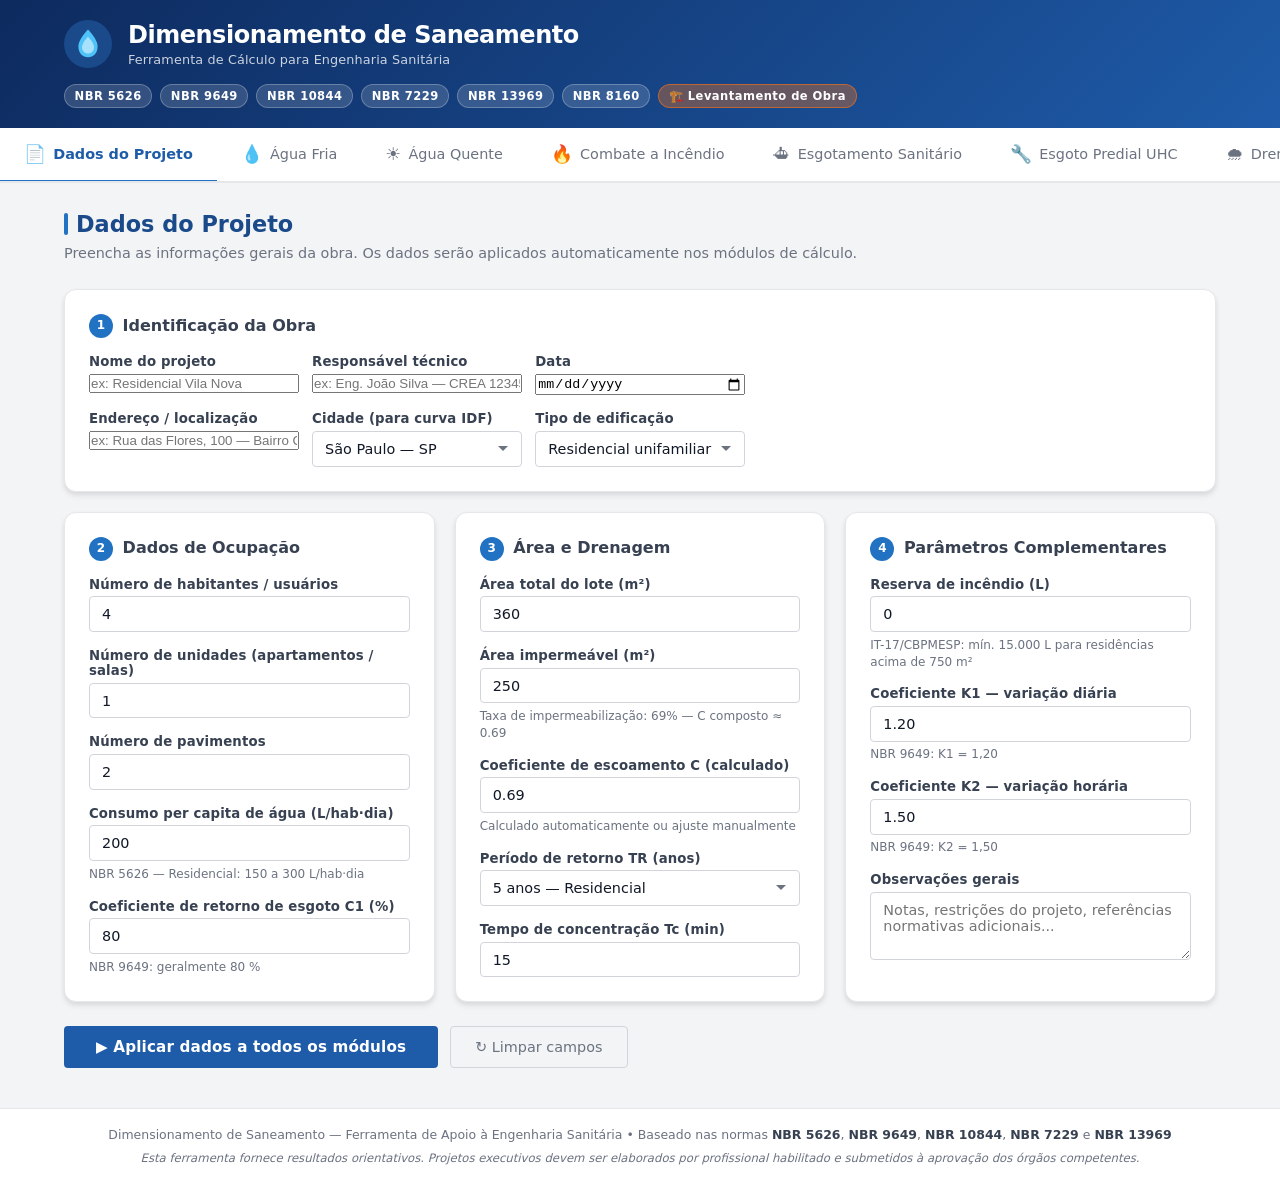
==== commit 6d16f98b: "Implementa o app Levantamento de Obra (Fases 1-3 do plano) Novo módulo em levantamento/ que replica " ====
--- a/index.html
+++ b/index.html
@@ -11,7 +11,8 @@
   <meta name="description" content="Ferramenta de dimensionamento sanitário — NBR 5626, NBR 9649, NBR 10844" />
   <link rel="manifest" href="manifest.json" />
   <link rel="icon" href="icons/icon.svg" type="image/svg+xml" />
-  <link rel="apple-touch-icon" href="icons/icon.svg" />
+  <link rel="icon" type="image/png" sizes="192x192" href="icons/icon-192.png" />
+  <link rel="apple-touch-icon" sizes="180x180" href="icons/apple-touch-icon.png" />
   <title>Dimensionamento de Saneamento</title>
   <link rel="stylesheet" href="css/style.css" />
 </head>
@@ -37,6 +38,7 @@
         <span class="badge">NBR 7229</span>
         <span class="badge">NBR 13969</span>
         <span class="badge">NBR 8160</span>
+        <a class="badge" href="levantamento/" style="text-decoration:none;background:rgba(249,115,22,0.35);border-color:rgba(249,115,22,0.6)">&#127959;&#65039; Levantamento de Obra</a>
       </div>
     </div>
   </header>
@@ -476,6 +478,18 @@
                 <small class="hint">Típico: 1,15 – 1,25</small>
               </div>
             </div>
+            <div class="form-row-3">
+              <div class="form-group">
+                <label for="bom-altitude">Altitude local (m)</label>
+                <input type="number" id="bom-altitude" step="10" min="0" max="4000" value="0" placeholder="ex: 800" />
+                <small class="hint">Corrige a pressão atmosférica no NPSH</small>
+              </div>
+              <div class="form-group">
+                <label for="bom-hf-suc">Perda de carga na sucção (m.c.a)</label>
+                <input type="number" id="bom-hf-suc" step="0.1" min="0" placeholder="vazio = estimar" />
+                <small class="hint">Se vazio, estima 15% do recalque</small>
+              </div>
+            </div>
             <button class="btn-calc" onclick="calcularBomba()">Calcular Bomba</button>
           </form>
 
@@ -486,7 +500,8 @@
               <div class="formula-box">Hm = Hg + hf_recalque + perdas locais &nbsp;[m.c.a]</div>
               <div class="formula-box">P_hidráulica = ρ × g × Q × Hm &nbsp;[W]</div>
               <div class="formula-box">P_motor = P_hid / (η_bomba × η_motor) × fs &nbsp;[W]</div>
-              <div class="formula-box">NPSHd = 10,33 − Pv − hz − hf_sucção &nbsp;[m]</div>
+              <div class="formula-box">NPSHd = Pa(altitude) − Pv − hz − hf_sucção &nbsp;[m]</div>
+              <div class="formula-box">Bresse: D_recalque = 1,3 × X<sup>0,25</sup> × √Q &nbsp;(X = T_op/24)</div>
               <p>1 CV = 735,5 W | Rendimento total típico: 55–65%</p>
             </div>
           </details>
@@ -512,6 +527,48 @@
             <button class="btn-calc" onclick="calcularDiametroAgua()">Calcular Diâmetro</button>
           </form>
           <div id="resultado-diametro-agua" class="resultado hidden"></div>
+        </div>
+
+        <!-- ── 5b. VAZÃO DE PROJETO POR PESOS RELATIVOS ── -->
+        <div class="card card-full">
+          <h3 class="card-title">
+            <span class="nbr-badge">NBR 5626</span>
+            Vazão de Projeto — Método dos Pesos Relativos
+          </h3>
+          <p class="hint" style="margin-bottom:12px">Adicione os pontos de utilização do trecho. A vazão provável considera o uso simultâneo: Q = 0,30 × √ΣP [L/s].</p>
+          <div class="predial-add-row">
+            <div class="form-group" style="flex:2">
+              <label for="peso-aparelho-sel">Ponto de utilização</label>
+              <select id="peso-aparelho-sel">
+                <option value="">— selecione —</option>
+              </select>
+            </div>
+            <div class="form-group" style="flex:0 0 120px">
+              <label for="peso-qtd">Quantidade</label>
+              <input type="number" id="peso-qtd" min="1" value="1" placeholder="1" />
+            </div>
+            <div class="form-group" style="flex:0 0 auto;align-self:flex-end">
+              <button class="btn-calc" style="margin:0" onclick="adicionarAparelhoPeso()">+ Adicionar</button>
+            </div>
+          </div>
+          <div class="predial-table-wrap">
+            <table class="predial-table">
+              <thead>
+                <tr><th>Ponto de utilização</th><th>Qtd</th><th>P unit.</th><th>P total</th><th></th></tr>
+              </thead>
+              <tbody id="peso-tbody">
+                <tr><td colspan="5" class="predial-empty">Nenhum ponto de utilização adicionado.</td></tr>
+              </tbody>
+              <tfoot>
+                <tr>
+                  <td colspan="3"><strong>ΣP acumulado</strong></td>
+                  <td colspan="2"><strong id="peso-total">0,0</strong></td>
+                </tr>
+              </tfoot>
+            </table>
+          </div>
+          <button class="btn-calc" onclick="calcularVazaoPesos()">Calcular Vazão de Projeto</button>
+          <div id="resultado-pesos" class="resultado hidden"></div>
         </div>
 
         <!-- ── 6. HAZEN-WILLIAMS ── -->
@@ -677,6 +734,11 @@
                   <option value="solar">Solar (coletores)</option>
                 </select>
               </div>
+              <div class="form-group">
+                <label for="aq2-frac-pico">Fração de consumo no pico (%)</label>
+                <input type="number" id="aq2-frac-pico" min="10" max="100" value="35" />
+                <small class="hint">Dimensiona o boiler — típico 30–40%</small>
+              </div>
             </div>
             <!-- Bloco elétrico -->
             <div id="aq-bloco-eletrico">
@@ -689,11 +751,10 @@
             <div id="aq-bloco-gas" style="display:none">
               <div class="form-row-3">
                 <div class="form-group">
-                  <label for="aq2-pcs">PCS do gás (kcal/m³)</label>
+                  <label for="aq2-pcs">Combustível</label>
                   <select id="aq2-pcs">
-                    <option value="8500" selected>GN — 8.500 kcal/m³</option>
-                    <option value="6400">GLP — 6.400 kcal/m³ (propano)</option>
-                    <option value="5500">GLP — 5.500 kcal/m³ (butano)</option>
+                    <option value="gn" selected>Gás Natural — PCS 9.400 kcal/m³</option>
+                    <option value="glp">GLP — PCS 11.750 kcal/kg (botijão)</option>
                   </select>
                 </div>
                 <div class="form-group">
@@ -819,6 +880,22 @@
                 <input type="number" id="bi-hf" step="0.5" min="0" value="5" placeholder="ex: 5" />
               </div>
             </div>
+            <div class="form-row-3">
+              <div class="form-group">
+                <label for="bi-eta">Rendimento total η (%)</label>
+                <input type="number" id="bi-eta" min="30" max="90" value="65" placeholder="65" />
+                <small class="hint">Típico bomba de incêndio: 60–70%</small>
+              </div>
+              <div class="form-group">
+                <label for="bi-fs">Fator de segurança</label>
+                <input type="number" id="bi-fs" step="0.05" min="1" max="2" value="1.25" placeholder="1.25" />
+              </div>
+              <div class="form-group">
+                <label for="bi-hm-bomba">Hm da bomba escolhida (m.c.a) — opcional</label>
+                <input type="number" id="bi-hm-bomba" step="0.5" min="0" placeholder="catálogo" />
+                <small class="hint">Verifica a pressão real no bocal</small>
+              </div>
+            </div>
             <button class="btn-calc" onclick="calcularBombaIncendio()">Calcular Bomba</button>
           </form>
           <div id="resultado-bomba-incendio" class="resultado hidden"></div>
@@ -841,6 +918,14 @@
                 <label for="ti-L">Comprimento L (m)</label>
                 <input type="number" id="ti-L" step="1" min="1" value="30" placeholder="ex: 30" />
               </div>
+            </div>
+            <div class="form-group">
+              <label for="ti-c">Coeficiente C — Hazen-Williams</label>
+              <select id="ti-c">
+                <option value="100">100 — aço envelhecido (conservador)</option>
+                <option value="120" selected>120 — aço carbono / ferro galvanizado</option>
+                <option value="140">140 — CPVC (ramais)</option>
+              </select>
             </div>
             <button class="btn-calc" onclick="calcularTubulacaoIncendio()">Calcular hf</button>
           </form>
@@ -887,6 +972,15 @@
               <label for="esg-k2">Coeficiente de variação horária K2</label>
               <input type="number" id="esg-k2" step="0.01" min="1" value="1.50" placeholder="ex: 1.50" />
               <small class="hint">K2 = 1,50 (NBR 9649)</small>
+            </div>
+            <div class="form-group">
+              <label for="esg-taxa-inf">Taxa de infiltração (L/s·km)</label>
+              <input type="number" id="esg-taxa-inf" step="0.05" min="0" value="0.5" placeholder="ex: 0.5" />
+              <small class="hint">NBR 9649: 0,05 a 1,0 L/s·km conforme solo/lençol</small>
+            </div>
+            <div class="form-group">
+              <label for="esg-ext-rede">Extensão da rede (km)</label>
+              <input type="number" id="esg-ext-rede" step="0.01" min="0" value="1.0" placeholder="ex: 1.0" />
             </div>
             <button class="btn-calc" onclick="calcularVazaoEsgoto()">Calcular Vazão</button>
           </form>
@@ -961,16 +1055,16 @@
           </h3>
           <form id="form-tensao-trativa" onsubmit="return false;">
             <div class="form-group">
-              <label for="tt-vazao">Vazão de projeto Q (L/s)</label>
-              <input type="number" id="tt-vazao" step="0.001" min="0.001" value="2.0" placeholder="ex: 2.0" />
+              <label for="tt-q">Vazão de projeto Q (L/s)</label>
+              <input type="number" id="tt-q" step="0.001" min="0.001" value="2.0" placeholder="ex: 2.0" />
             </div>
             <div class="form-group">
               <label for="tt-dn">Diâmetro nominal DN (mm)</label>
               <input type="number" id="tt-dn" min="100" value="150" placeholder="ex: 150" />
             </div>
             <div class="form-group">
-              <label for="tt-decliv">Declividade I (m/m)</label>
-              <input type="number" id="tt-decliv" step="0.0001" min="0.0001" value="0.005" placeholder="ex: 0.005" />
+              <label for="tt-i">Declividade I (m/m)</label>
+              <input type="number" id="tt-i" step="0.0001" min="0.0001" value="0.005" placeholder="ex: 0.005" />
               <small class="hint">Ex: 0,005 = 5 ‰</small>
             </div>
             <div class="form-group">
@@ -1000,8 +1094,8 @@
               <small class="hint">NBR 9649: 0,5 a 1,0 L/s·km para solo seco; até 3,0 para solo saturado</small>
             </div>
             <div class="form-group">
-              <label for="inf-extensao">Extensão da rede (km)</label>
-              <input type="number" id="inf-extensao" step="0.01" min="0" value="1.0" placeholder="ex: 1.0" />
+              <label for="inf-l">Extensão da rede (km)</label>
+              <input type="number" id="inf-l" step="0.01" min="0" value="1.0" placeholder="ex: 1.0" />
             </div>
             <div class="form-group">
               <label for="inf-qcontr">Contribuição singular Q_pontal (L/s)</label>
@@ -1037,8 +1131,8 @@
               </select>
             </div>
             <div class="form-group">
-              <label for="pv-geratriz">Profundidade da geratriz superior do tubo (m)</label>
-              <input type="number" id="pv-geratriz" step="0.01" min="0" value="1.2" placeholder="ex: 1.2" />
+              <label for="pv-h">Profundidade da geratriz superior do tubo (m)</label>
+              <input type="number" id="pv-h" step="0.01" min="0" value="1.2" placeholder="ex: 1.2" />
             </div>
             <button class="btn-calc" onclick="calcularPocoVisita()">Verificar PV e Recobrimento</button>
           </form>
@@ -1168,6 +1262,14 @@
                 <option value="0.015">0,015 — Concreto rugoso</option>
               </select>
             </div>
+            <div class="form-group">
+              <label for="tp-lamina">Lâmina máxima de projeto (y/D)</label>
+              <select id="tp-lamina">
+                <option value="0.6667" selected>2/3 D — condutor predial (NBR 10844)</option>
+                <option value="0.85">0,85 D — galeria urbana</option>
+                <option value="1.0">Seção plena (verificação)</option>
+              </select>
+            </div>
             <button class="btn-calc" onclick="calcularTubulacaoPluvial()">Calcular Diâmetro</button>
           </form>
           <div id="resultado-tubo-pluvial" class="resultado hidden"></div>
@@ -1181,12 +1283,12 @@
           </h3>
           <form id="form-tc" onsubmit="return false;">
             <div class="form-group">
-              <label for="tc-comprimento">Comprimento do talvegue L (m)</label>
-              <input type="number" id="tc-comprimento" step="1" min="1" value="100" placeholder="ex: 100" />
-            </div>
-            <div class="form-group">
-              <label for="tc-desnivel">Desnível total H (m)</label>
-              <input type="number" id="tc-desnivel" step="0.1" min="0.1" value="5" placeholder="ex: 5" />
+              <label for="tc-l">Comprimento do talvegue L (m)</label>
+              <input type="number" id="tc-l" step="1" min="1" value="100" placeholder="ex: 100" />
+            </div>
+            <div class="form-group">
+              <label for="tc-h">Desnível total H (m)</label>
+              <input type="number" id="tc-h" step="0.1" min="0.1" value="5" placeholder="ex: 5" />
             </div>
             <div class="form-group">
               <label for="tc-formula">Fórmula</label>
@@ -1206,17 +1308,8 @@
             <span class="card-number">5</span>
             Área de Contribuição — NBR 10844
           </h3>
-          <p class="hint" style="margin-bottom:12px">Superfícies inclinadas: A efetiva = (a + h/2) × b, onde h = altura do obstáculo ao vento (paredes adjacentes).</p>
+          <p class="hint" style="margin-bottom:12px">A efetiva = (a + h/2) × b — onde h = altura de obstáculo ao vento (beiral, parede adjacente). Para superfícies planas, h = 0.</p>
           <div class="predial-add-row">
-            <div class="form-group" style="flex:2">
-              <label for="ac-tipo">Tipo de superfície</label>
-              <select id="ac-tipo">
-                <option value="telhado">Telhado inclinado</option>
-                <option value="laje">Laje / terraço</option>
-                <option value="piso">Piso externo</option>
-                <option value="parede">Parede</option>
-              </select>
-            </div>
             <div class="form-group" style="flex:1">
               <label for="ac-a">a — largura (m)</label>
               <input type="number" id="ac-a" step="0.1" min="0" value="5" placeholder="m" />
@@ -1230,8 +1323,8 @@
               <input type="number" id="ac-b" step="0.1" min="0" value="10" placeholder="m" />
             </div>
             <div class="form-group" style="flex:1">
-              <label for="ac-coef">C escoamento</label>
-              <input type="number" id="ac-coef" step="0.01" min="0.1" max="1" value="0.95" placeholder="0.95" />
+              <label for="ac-c">C escoamento</label>
+              <input type="number" id="ac-c" step="0.01" min="0.1" max="1" value="0.95" placeholder="0.95" />
             </div>
             <div class="form-group" style="flex:0 0 auto;align-self:flex-end">
               <button class="btn-calc" style="margin:0" onclick="adicionarSuperficieDrenagem()">+ Adicionar</button>
@@ -1240,17 +1333,17 @@
           <div class="predial-table-wrap">
             <table class="predial-table">
               <thead>
-                <tr><th>Tipo</th><th>a (m)</th><th>h (m)</th><th>b (m)</th><th>A efet. (m²)</th><th>C</th><th>A×C (m²)</th><th></th></tr>
+                <tr><th>a (m)</th><th>b (m)</th><th>h (m)</th><th>C</th><th>A efet. (m²)</th><th></th></tr>
               </thead>
-              <tbody id="ac-superficies-tbody">
-                <tr><td colspan="8" class="predial-empty">Nenhuma superfície adicionada.</td></tr>
+              <tbody id="ac-tbody">
+                <tr><td colspan="6" class="predial-empty">Nenhuma superfície adicionada.</td></tr>
               </tbody>
             </table>
           </div>
           <div class="form-group" style="margin-top:12px;max-width:300px">
-            <label for="ac-intensidade">Intensidade de chuva i (mm/h)</label>
-            <input type="number" id="ac-intensidade" step="1" min="1" value="100" placeholder="ex: 100" />
-            <small class="hint">Obtido na curva IDF — use a aba IDF acima</small>
+            <label for="ac-i">Intensidade de chuva i (mm/h)</label>
+            <input type="number" id="ac-i" step="1" min="1" value="100" placeholder="ex: 100" />
+            <small class="hint">Obtido na curva IDF — use o Card 2 acima</small>
           </div>
           <button class="btn-calc" onclick="calcularAreaContribuicao()">Calcular Área e Vazão</button>
           <div id="resultado-ac" class="resultado hidden"></div>
@@ -1264,19 +1357,19 @@
           </h3>
           <form id="form-calha" onsubmit="return false;">
             <div class="form-group">
-              <label for="calha-vazao">Vazão de projeto Q (L/min)</label>
-              <input type="number" id="calha-vazao" step="1" min="1" value="150" placeholder="ex: 150" />
-            </div>
-            <div class="form-group">
-              <label for="calha-tipo">Seção da calha</label>
-              <select id="calha-tipo">
-                <option value="semicircular">Semicircular</option>
-                <option value="retangular">Retangular (H = B/2)</option>
-              </select>
-            </div>
-            <div class="form-group">
-              <label for="calha-decliv">Declividade I (m/m)</label>
-              <input type="number" id="calha-decliv" step="0.001" min="0.001" value="0.005" placeholder="ex: 0.005" />
+              <label for="cal-q">Vazão de projeto Q (L/min)</label>
+              <input type="number" id="cal-q" step="1" min="1" value="150" placeholder="ex: 150" />
+            </div>
+            <div class="form-group">
+              <label for="cal-sec">Seção da calha</label>
+              <select id="cal-sec">
+                <option value="semi">Semicircular</option>
+                <option value="rect">Retangular (H = B/2)</option>
+              </select>
+            </div>
+            <div class="form-group">
+              <label for="cal-i">Declividade I (%)</label>
+              <input type="number" id="cal-i" step="0.1" min="0.1" value="0.5" placeholder="ex: 0.5" />
               <small class="hint">NBR 10844: mín. 0,5% para calhas</small>
             </div>
             <button class="btn-calc" onclick="calcularCalha()">Dimensionar Calha</button>
@@ -1292,19 +1385,19 @@
           </h3>
           <form id="form-condutores" onsubmit="return false;">
             <div class="form-group">
-              <label for="cond-tipo">Tipo de condutor</label>
-              <select id="cond-tipo" onchange="document.getElementById('cond-decliv-grupo').style.display=this.value==='horizontal'?'block':'none'">
+              <label for="cv-tipo">Tipo de condutor</label>
+              <select id="cv-tipo" onchange="document.getElementById('cond-decliv-grupo').style.display=this.value==='horizontal'?'block':'none'">
                 <option value="vertical">Vertical</option>
                 <option value="horizontal">Horizontal</option>
               </select>
             </div>
             <div class="form-group">
-              <label for="cond-vazao">Vazão de projeto Q (L/min)</label>
-              <input type="number" id="cond-vazao" step="1" min="1" value="150" placeholder="ex: 150" />
+              <label for="cv-q">Vazão de projeto Q (L/min)</label>
+              <input type="number" id="cv-q" step="1" min="1" value="150" placeholder="ex: 150" />
             </div>
             <div class="form-group" id="cond-decliv-grupo" style="display:none">
-              <label for="cond-decliv">Declividade (%)</label>
-              <select id="cond-decliv">
+              <label for="cv-decl">Declividade (%)</label>
+              <select id="cv-decl">
                 <option value="0.5">0,5%</option>
                 <option value="1.0" selected>1,0%</option>
                 <option value="2.0">2,0%</option>
@@ -1389,6 +1482,11 @@
                 <option value="4.0">4,0%</option>
               </select>
               <small class="hint">Usado para dimensionar o coletor predial (Tab. 3)</small>
+            </div>
+            <div class="form-group">
+              <label for="predial-comp-vent">Comprimento da coluna de ventilação (m)</label>
+              <input type="number" id="predial-comp-vent" step="0.5" min="0" value="0" placeholder="ex: 12" />
+              <small class="hint">Opcional — dimensiona a coluna pela Tab. 6 (0 = não verificar)</small>
             </div>
           </div>
 
@@ -1494,10 +1592,10 @@
                 <label for="fs-temp">Temperatura do mês mais frio</label>
                 <select id="fs-temp">
                   <option value="frio">≤ 10°C — fria</option>
-                  <option value="medio" selected>10 a 25°C — temperada</option>
-                  <option value="quente">&gt; 25°C — quente</option>
+                  <option value="medio" selected>10 a 20°C — temperada</option>
+                  <option value="quente">&gt; 20°C — quente</option>
                 </select>
-                <small class="hint">Define T (Tab. 13) e K (Tab. 11)</small>
+                <small class="hint">Define K — taxa de acúmulo de lodo (Tab. 11)</small>
               </div>
               <div class="form-group">
                 <label for="fs-anos">Intervalo entre limpezas</label>
@@ -1513,15 +1611,22 @@
               <div class="form-group">
                 <label for="fs-formato">Formato da fossa</label>
                 <select id="fs-formato">
-                  <option value="retangular" selected>Prismático retangular (L=2B)</option>
+                  <option value="retangular" selected>Prismático retangular</option>
                   <option value="circular">Cilíndrico (circular)</option>
                 </select>
               </div>
             </div>
-            <div class="form-group">
-              <label for="fs-h">Altura útil adotada (H) — m</label>
-              <input type="number" id="fs-h" step="0.1" min="1.0" value="1.5" placeholder="ex: 1.5" />
-              <small class="hint">NBR 7229 Tab. 12: 1,20–2,20 m (V ≤6 m³); 1,50–2,50 m (6–10 m³); 1,80–2,80 m (>10 m³)</small>
+            <div class="form-row-3">
+              <div class="form-group">
+                <label for="fs-h">Altura útil adotada (H) — m</label>
+                <input type="number" id="fs-h" step="0.1" min="1.0" value="1.5" placeholder="ex: 1.5" />
+                <small class="hint">NBR 7229 Tab. 12: 1,20–2,20 m (V ≤6 m³); 1,50–2,50 m (6–10 m³); 1,80–2,80 m (>10 m³)</small>
+              </div>
+              <div class="form-group">
+                <label for="fs-razao">Proporção L/B (retangular)</label>
+                <input type="number" id="fs-razao" step="0.5" min="2" max="4" value="2" placeholder="2" />
+                <small class="hint">NBR 7229: entre 2:1 e 4:1</small>
+              </div>
             </div>
             <button class="btn-calc" onclick="calcularFossaSeptica()">Calcular fossa séptica</button>
           </form>
@@ -1583,9 +1688,14 @@
             <div class="form-group">
               <label for="fa-forma">Forma da seção transversal</label>
               <select id="fa-forma">
-                <option value="circular">Circular</option>
-                <option value="retangular">Retangular (L = 2B)</option>
-              </select>
+                <option value="circular">Cilíndrico (circular)</option>
+                <option value="retangular">Prismático retangular</option>
+              </select>
+            </div>
+            <div class="form-group">
+              <label for="fa-razao">Proporção L/B (retangular)</label>
+              <input type="number" id="fa-razao" step="0.5" min="1" max="4" value="2" placeholder="2" />
+              <small class="hint">1:1 (quadrado) a 4:1</small>
             </div>
             <button class="btn-calc" onclick="calcularFiltroAnaerobio()">Calcular filtro</button>
           </form>
@@ -1593,8 +1703,8 @@
           <details class="explicacao">
             <summary>&#9432; Fórmulas e dados de referência (NBR 7229)</summary>
             <div class="explicacao-corpo">
-              <p><strong>Volume útil do filtro:</strong></p>
-              <div class="formula-box">V_filtro = Q × Tf / 24 &nbsp;[m³] &nbsp;&nbsp;(Q em m³/dia)</div>
+              <p><strong>Volume útil do filtro (NBR 13969 §5.2):</strong></p>
+              <div class="formula-box">V_útil = 1,60 × Q × Tf / 24 &nbsp;[m³] &nbsp;&nbsp;(Q em m³/dia; mín. 1,0 m³)</div>
               <p><strong>Área transversal:</strong></p>
               <div class="formula-box">A = V_filtro / h_mat &nbsp;[m²]</div>
               <p><strong>Dimensões (seção circular):</strong></p>
@@ -1671,18 +1781,33 @@
 
             <div class="form-group">
               <label for="su-tipo">Tipo de sumidouro</label>
-              <select id="su-tipo">
+              <select id="su-tipo" onchange="atualizarTipoSumidouro()">
                 <option value="poco">Poço absorvente (cilíndrico)</option>
+                <option value="prismatico">Prismático retangular</option>
                 <option value="vala">Vala de infiltração</option>
               </select>
             </div>
-            <div class="form-group">
-              <label for="su-d">Diâmetro do poço (D) — m <em>(para poço)</em></label>
+            <div class="form-group" id="su-bloco-poco">
+              <label for="su-d">Diâmetro do poço (D) — m</label>
               <input type="number" id="su-d" step="0.1" min="1.0" value="1.5" placeholder="ex: 1.5" />
               <small class="hint">NBR 13969: mínimo 1,0 m; recomendado 1,5 m</small>
             </div>
-            <div class="form-group">
-              <label for="su-larg">Largura da vala (B) — m <em>(para vala)</em></label>
+            <div id="su-bloco-prisma" style="display:none">
+              <div class="form-row-3">
+                <div class="form-group">
+                  <label for="su-b">Largura (B) — m</label>
+                  <input type="number" id="su-b" step="0.1" min="0.8" value="1.2" placeholder="ex: 1.2" />
+                  <small class="hint">Mínimo 0,80 m</small>
+                </div>
+                <div class="form-group">
+                  <label for="su-l">Comprimento (L) — m</label>
+                  <input type="number" id="su-l" step="0.1" min="0.8" value="2.4" placeholder="ex: 2.4" />
+                  <small class="hint">L ≥ B</small>
+                </div>
+              </div>
+            </div>
+            <div class="form-group" id="su-bloco-vala" style="display:none">
+              <label for="su-larg">Largura da vala (B) — m</label>
               <input type="number" id="su-larg" step="0.1" min="0.4" value="0.6" placeholder="ex: 0.6" />
               <small class="hint">NBR 13969: mínimo 0,40 m; recomendado 0,60 m</small>
             </div>
@@ -1696,6 +1821,8 @@
               <div class="formula-box">A = Q / i &nbsp;[m²] &nbsp;&nbsp;(Q em L/dia, i em L/m²·dia)</div>
               <p><strong>Poço absorvente (área lateral):</strong></p>
               <div class="formula-box">A_lat = π × D × H &nbsp;→&nbsp; H = A / (π × D) &nbsp;[m]</div>
+              <p><strong>Sumidouro prismático (paredes + fundo):</strong></p>
+              <div class="formula-box">A_útil = B×L + 2×(B+L)×H &nbsp;→&nbsp; H = (A − B×L) / (2×(B+L)) &nbsp;[m]</div>
               <p><strong>Vala de infiltração (área de fundo):</strong></p>
               <div class="formula-box">A_fundo = B × L &nbsp;→&nbsp; L = A / B &nbsp;[m]</div>
               <p><strong>Tabela 14 — Taxa de percolação → taxa de aplicação superficial:</strong></p>
